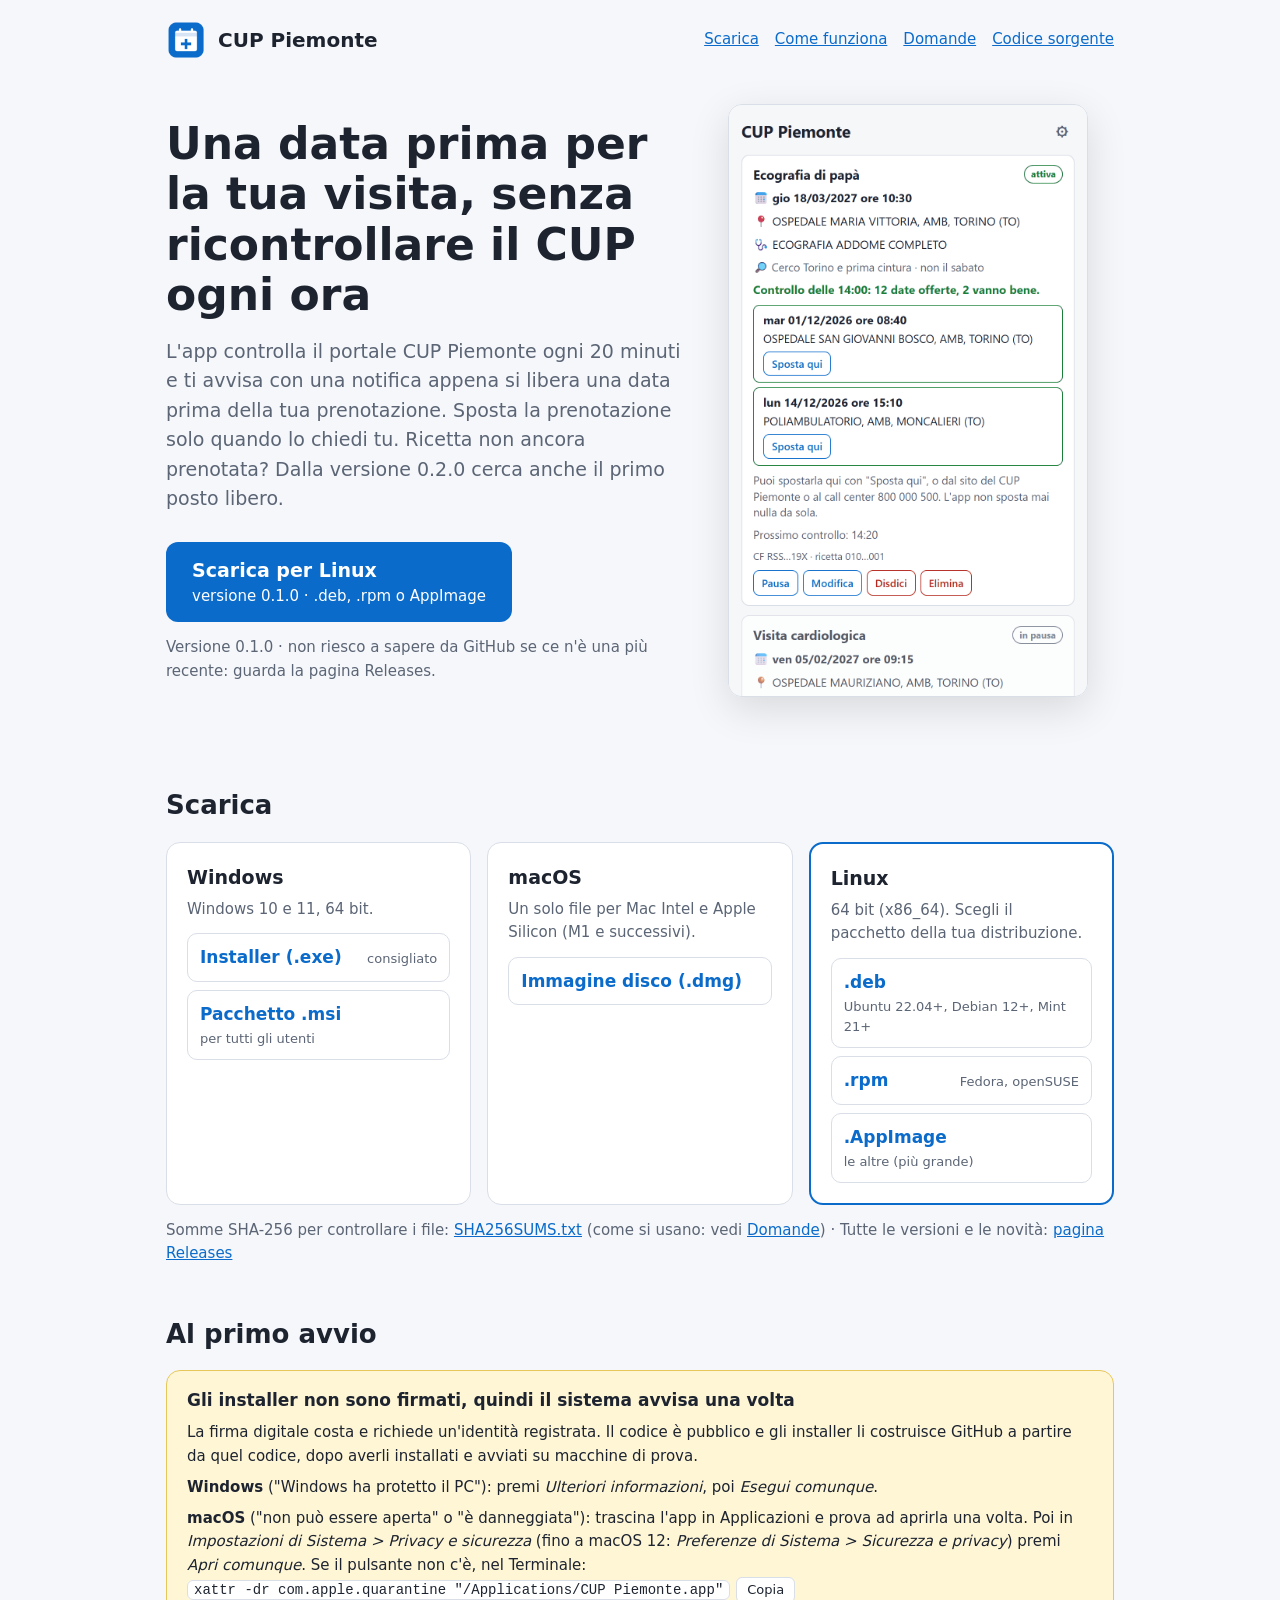
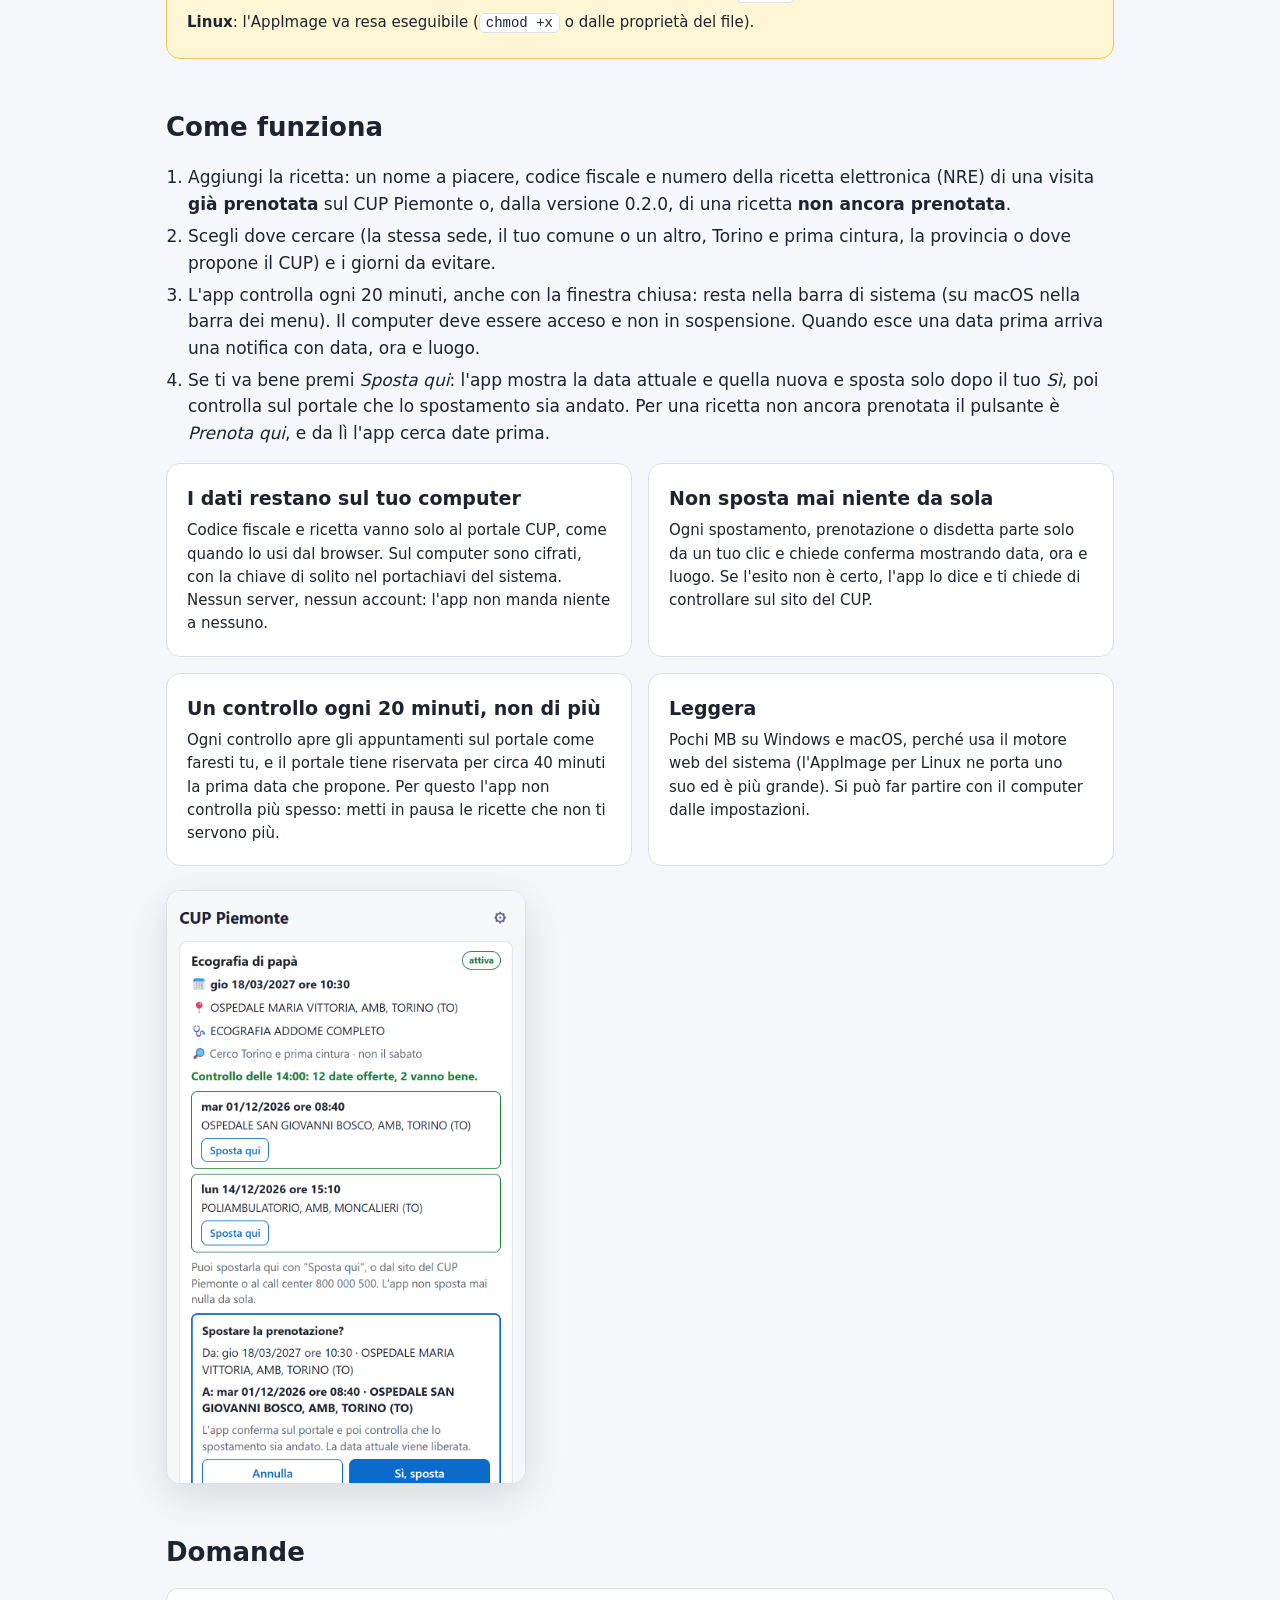
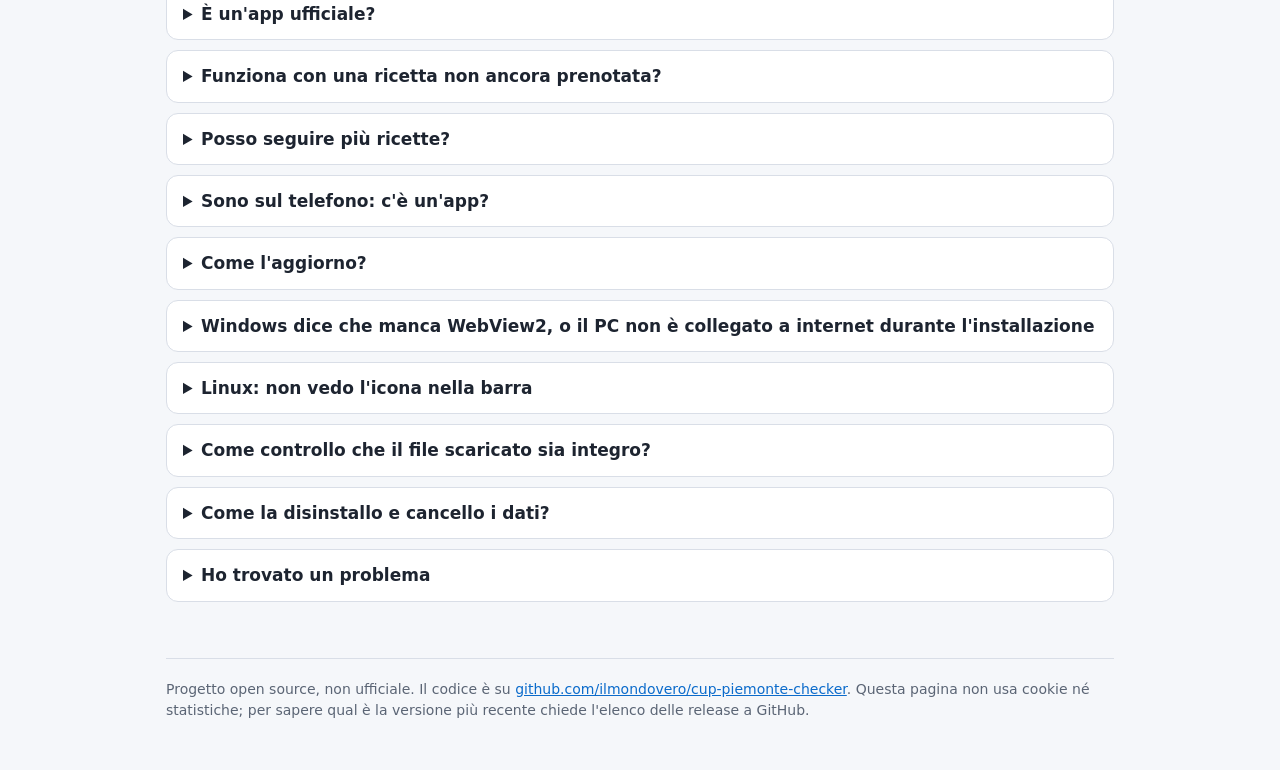
==== docs/index.html @ 21a5f137 "App 0.2.0: ricette mai prenotate, cerca il primo posto e prenota col "Sì" Se il portale non trova pr" ====
<!doctype html>
<html lang="it">
<head>
<meta charset="utf-8">
<meta name="viewport" content="width=device-width, initial-scale=1">
<meta name="color-scheme" content="light dark">
<title>CUP Piemonte: scarica l'app</title>
<meta name="description" content="App gratuita per Windows, macOS e Linux: controlla il CUP Piemonte ogni 20 minuti e ti avvisa quando si libera una data prima della tua prenotazione.">
<meta property="og:title" content="CUP Piemonte: l'app che cerca una data prima">
<meta property="og:description" content="Controlla il CUP Piemonte al posto tuo e ti avvisa quando si libera una data prima. Gratuita, open source, i dati restano sul tuo computer.">
<meta property="og:image" content="https://ilmondovero.github.io/cup-piemonte-checker/img/anteprima.png">
<meta property="og:image:width" content="1280">
<meta property="og:image:height" content="640">
<meta property="og:url" content="https://ilmondovero.github.io/cup-piemonte-checker/">
<meta property="og:type" content="website">
<meta property="og:locale" content="it_IT">
<meta name="twitter:card" content="summary_large_image">
<link rel="icon" href="img/icona.png">
<style>
:root {
  --sfondo: #f5f7fa; --carta: #ffffff; --testo: #1d2430; --tenue: #5b6575; --bordo: #d9dee7;
  --link: #0b6bcb; --pulsante: #0b6bcb; --pulsante-su: #0956a3; --giallo: #fff6d6; --giallo-bordo: #e7c75a;
}
@media (prefers-color-scheme: dark) {
  :root {
    --sfondo: #12161c; --carta: #1b2129; --testo: #e6e9ee; --tenue: #a9b3c1; --bordo: #2f3946;
    --link: #6aaef0; --pulsante: #1d64b0; --pulsante-su: #17548f; --giallo: #2d2814; --giallo-bordo: #7a6420;
  }
}
* { box-sizing: border-box; }
body { margin: 0; background: var(--sfondo); color: var(--testo);
  font: 17px/1.55 system-ui, -apple-system, "Segoe UI", Roboto, Ubuntu, sans-serif; }
a { color: var(--link); }
main { max-width: 980px; margin: 0 auto; padding: 0 16px 48px; }
header.testa { display: flex; align-items: center; gap: 12px; padding: 20px 0; }
header.testa img { width: 40px; height: 40px; }
header.testa b { font-size: 20px; }
header.testa nav { margin-left: auto; display: flex; gap: 16px; font-size: 15px; }
.eroe { display: grid; grid-template-columns: minmax(0, 1.15fr) minmax(0, .85fr); gap: 40px; align-items: center; padding: 24px 0 40px; }
h1 { font-size: clamp(28px, 5vw, 44px); line-height: 1.15; margin: 0 0 16px; }
.sotto { font-size: 19px; color: var(--tenue); margin: 0 0 28px; }
.scarica { display: inline-flex; flex-direction: column; align-items: flex-start; background: var(--pulsante); color: #fff;
  text-decoration: none; padding: 14px 26px; border-radius: 12px; font-weight: 700; font-size: 19px; }
.scarica:hover, .scarica:focus-visible { background: var(--pulsante-su); }
.scarica small { font-weight: 400; font-size: 15px; }
.dopo { margin: 14px 0 0; font-size: 15px; color: var(--tenue); }
.nota { margin: 14px 0 0; font-size: 15px; padding: 10px 14px; border-radius: 10px; background: var(--giallo);
  border: 1px solid var(--giallo-bordo); }
.nota[hidden] { display: none; }
.schermo { display: block; width: 100%; max-width: 360px; height: auto; justify-self: center; border-radius: 14px;
  border: 1px solid var(--bordo); box-shadow: 0 12px 40px rgba(0,0,0,.12); }
h2 { font-size: 26px; margin: 48px 0 16px; }
h3 { margin: 0 0 6px; font-size: 19px; }
.griglia { display: grid; grid-template-columns: repeat(3, minmax(0, 1fr)); gap: 16px; }
.carta { background: var(--carta); border: 1px solid var(--bordo); border-radius: 14px; padding: 20px; }
.carta p { margin: 0 0 12px; color: var(--tenue); font-size: 15px; }
.carta.tuo { border: 2px solid var(--pulsante); }
.file { display: flex; flex-wrap: wrap; justify-content: space-between; gap: 2px 8px; align-items: baseline; padding: 10px 12px;
  border: 1px solid var(--bordo); border-radius: 10px; text-decoration: none; color: var(--testo); margin-top: 8px; }
.file:hover, .file:focus-visible { border-color: var(--link); }
.file b { color: var(--link); }
.file span { color: var(--tenue); font-size: 13px; }
.file.assente { opacity: .55; pointer-events: none; }
.punti { display: grid; grid-template-columns: repeat(2, minmax(0, 1fr)); gap: 16px; }
.punti .carta p { color: var(--testo); margin: 0; }
.avviso { background: var(--giallo); border: 1px solid var(--giallo-bordo); border-radius: 14px; padding: 16px 20px; }
.avviso h3 { font-size: 17px; margin-bottom: 8px; }
.avviso p { margin: 8px 0; font-size: 15px; }
code { font: 14px ui-monospace, SFMono-Regular, Consolas, monospace; background: var(--carta); border: 1px solid var(--bordo);
  border-radius: 6px; padding: 1px 6px; overflow-wrap: anywhere; }
.copia { font: inherit; font-size: 13px; margin-left: 6px; padding: 2px 10px; border-radius: 6px; border: 1px solid var(--bordo);
  background: var(--carta); color: var(--testo); cursor: pointer; }
.passi { padding-left: 22px; } .passi li { margin: 6px 0; }
details { background: var(--carta); border: 1px solid var(--bordo); border-radius: 12px; padding: 12px 16px; margin: 10px 0; }
summary { cursor: pointer; font-weight: 600; }
details p, details ul { font-size: 15px; margin: 10px 0 0; }
details li { margin: 4px 0; }
footer { margin-top: 56px; padding-top: 20px; border-top: 1px solid var(--bordo); color: var(--tenue); font-size: 14px; }
@media (max-width: 760px) {
  .eroe, .griglia, .punti { grid-template-columns: minmax(0, 1fr); }
  .eroe { gap: 24px; padding-top: 8px; }
  header.testa nav { display: none; }
  .scarica { width: 100%; }
}
</style>
</head>
<body>
<main>
  <header class="testa">
    <img src="img/icona.png" alt="">
    <b>CUP Piemonte</b>
    <nav>
      <a href="#scarica">Scarica</a>
      <a href="#come">Come funziona</a>
      <a href="#domande">Domande</a>
      <a href="https://github.com/ilmondovero/cup-piemonte-checker">Codice sorgente</a>
    </nav>
  </header>

  <section class="eroe">
    <div>
      <h1>Una data prima per la tua visita, senza ricontrollare il CUP ogni ora</h1>
      <p class="sotto">L'app controlla il portale CUP Piemonte ogni 20 minuti e ti avvisa con una notifica appena si
        libera una data prima della tua prenotazione. Sposta la prenotazione solo quando lo chiedi tu. Ricetta non
        ancora prenotata? Dalla versione 0.2.0 cerca anche il primo posto libero.</p>
      <a class="scarica" id="principale" href="#scarica">
        <span id="principale-testo">Scarica l'app</span><small id="principale-info">Windows, macOS e Linux</small>
      </a>
      <p class="dopo" id="versione">Versione 0.1.0 (di prova) · gratuita e open source</p>
      <p class="nota" id="nota" hidden></p>
    </div>
    <picture>
      <source srcset="img/app-scuro.png" media="(prefers-color-scheme: dark)">
      <img class="schermo" src="img/app.png" width="460" height="760"
        alt="L'app con una prenotazione e due date prima trovate dal controllo, ognuna con il pulsante Sposta qui">
    </picture>
  </section>

  <section id="scarica">
    <h2>Scarica</h2>
    <div class="griglia">
      <div class="carta" data-os="windows">
        <h3>Windows</h3>
        <p>Windows 10 e 11, 64 bit.</p>
        <a class="file" data-file="setup" href="https://github.com/ilmondovero/cup-piemonte-checker/releases/download/app-v0.1.0/CUP-Piemonte_0.1.0_x64-setup.exe"><b>Installer (.exe)</b><span data-nota="consigliato">consigliato</span></a>
        <a class="file" data-file="msi" href="https://github.com/ilmondovero/cup-piemonte-checker/releases/download/app-v0.1.0/CUP-Piemonte_0.1.0_x64.msi"><b>Pacchetto .msi</b><span data-nota="per tutti gli utenti">per tutti gli utenti</span></a>
      </div>
      <div class="carta" data-os="macos">
        <h3>macOS</h3>
        <p>Un solo file per Mac Intel e Apple Silicon (M1 e successivi).</p>
        <a class="file" data-file="dmg" href="https://github.com/ilmondovero/cup-piemonte-checker/releases/download/app-v0.1.0/CUP-Piemonte_0.1.0_universal.dmg"><b>Immagine disco (.dmg)</b><span data-nota=""></span></a>
      </div>
      <div class="carta" data-os="linux">
        <h3>Linux</h3>
        <p>64 bit (x86_64). Scegli il pacchetto della tua distribuzione.</p>
        <a class="file" data-file="deb" href="https://github.com/ilmondovero/cup-piemonte-checker/releases/download/app-v0.1.0/CUP-Piemonte_0.1.0_amd64.deb"><b>.deb</b><span data-nota="Ubuntu 22.04+, Debian 12+, Mint 21+">Ubuntu 22.04+, Debian 12+, Mint 21+</span></a>
        <a class="file" data-file="rpm" href="https://github.com/ilmondovero/cup-piemonte-checker/releases/download/app-v0.1.0/CUP-Piemonte-0.1.0-1.x86_64.rpm"><b>.rpm</b><span data-nota="Fedora, openSUSE">Fedora, openSUSE</span></a>
        <a class="file" data-file="appimage" href="https://github.com/ilmondovero/cup-piemonte-checker/releases/download/app-v0.1.0/CUP-Piemonte_0.1.0_amd64.AppImage"><b>.AppImage</b><span data-nota="le altre (più grande)">le altre (più grande)</span></a>
      </div>
    </div>
    <p class="dopo">Somme SHA-256 per controllare i file:
      <a data-file="somme" href="https://github.com/ilmondovero/cup-piemonte-checker/releases/download/app-v0.1.0/SHA256SUMS.txt">SHA256SUMS.txt</a>
      (come si usano: vedi <a href="#domande">Domande</a>) ·
      Tutte le versioni e le novità: <a href="https://github.com/ilmondovero/cup-piemonte-checker/releases">pagina Releases</a></p>
  </section>

  <section>
    <h2>Al primo avvio</h2>
    <div class="avviso">
      <h3>Gli installer non sono firmati, quindi il sistema avvisa una volta</h3>
      <p>La firma digitale costa e richiede un'identità registrata. Il codice è pubblico e gli installer li costruisce
        GitHub a partire da quel codice, dopo averli installati e avviati su macchine di prova.</p>
      <p><b>Windows</b> ("Windows ha protetto il PC"): premi <i>Ulteriori informazioni</i>, poi <i>Esegui comunque</i>.</p>
      <p><b>macOS</b> ("non può essere aperta" o "è danneggiata"): trascina l'app in Applicazioni e prova ad aprirla una
        volta. Poi in <i>Impostazioni di Sistema &gt; Privacy e sicurezza</i> (fino a macOS 12: <i>Preferenze di Sistema &gt;
        Sicurezza e privacy</i>) premi <i>Apri comunque</i>. Se il pulsante non c'è, nel Terminale:<br>
        <code id="xattr">xattr -dr com.apple.quarantine "/Applications/CUP Piemonte.app"</code><button class="copia" type="button" data-copia="xattr">Copia</button></p>
      <p><b>Linux</b>: l'AppImage va resa eseguibile (<code>chmod +x</code> o dalle proprietà del file).</p>
    </div>
  </section>

  <section id="come">
    <h2>Come funziona</h2>
    <ol class="passi">
      <li>Aggiungi la ricetta: un nome a piacere, codice fiscale e numero della ricetta elettronica (NRE) di una visita
        <b>già prenotata</b> sul CUP Piemonte o, dalla versione 0.2.0, di una ricetta <b>non ancora prenotata</b>.</li>
      <li>Scegli dove cercare (la stessa sede, il tuo comune o un altro, Torino e prima cintura, la provincia o dove
        propone il CUP) e i giorni da evitare.</li>
      <li>L'app controlla ogni 20 minuti, anche con la finestra chiusa: resta nella barra di sistema (su macOS nella
        barra dei menu). Il computer deve essere acceso e non in sospensione. Quando esce una data prima arriva una
        notifica con data, ora e luogo.</li>
      <li>Se ti va bene premi <i>Sposta qui</i>: l'app mostra la data attuale e quella nuova e sposta solo dopo il tuo
        <i>Sì</i>, poi controlla sul portale che lo spostamento sia andato. Per una ricetta non ancora prenotata il
        pulsante è <i>Prenota qui</i>, e da lì l'app cerca date prima.</li>
    </ol>
    <div class="punti">
      <div class="carta"><h3>I dati restano sul tuo computer</h3>
        <p>Codice fiscale e ricetta vanno solo al portale CUP, come quando lo usi dal browser. Sul computer sono
          cifrati, con la chiave di solito nel portachiavi del sistema. Nessun server, nessun account: l'app non manda
          niente a nessuno.</p></div>
      <div class="carta"><h3>Non sposta mai niente da sola</h3>
        <p>Ogni spostamento, prenotazione o disdetta parte solo da un tuo clic e chiede conferma mostrando data, ora e
          luogo.
          Se l'esito non è certo, l'app lo dice e ti chiede di controllare sul sito del CUP.</p></div>
      <div class="carta"><h3>Un controllo ogni 20 minuti, non di più</h3>
        <p>Ogni controllo apre gli appuntamenti sul portale come faresti tu, e il portale tiene riservata per circa 40 minuti
          la prima data che propone. Per questo l'app non controlla più spesso: metti in pausa le ricette che non ti
          servono più.</p></div>
      <div class="carta"><h3>Leggera</h3>
        <p>Pochi MB su Windows e macOS, perché usa il motore web del sistema (l'AppImage per Linux ne porta uno suo ed è
          più grande). Si può far partire con il computer dalle impostazioni.</p></div>
    </div>
    <picture>
      <img class="schermo" src="img/app-conferma.png" width="460" height="760" style="margin-top:24px"
        alt="La conferma prima di spostare: data attuale, data nuova e i pulsanti Annulla e Sì, sposta">
    </picture>
  </section>

  <section id="domande">
    <h2>Domande</h2>
    <details>
      <summary>È un'app ufficiale?</summary>
      <p>No. È un progetto indipendente e gratuito, non collegato alla Regione Piemonte né al CSI Piemonte. Usa il
        portale pubblico <a href="https://cup.isan.csi.it/">cup.isan.csi.it</a> come lo useresti tu.</p>
    </details>
    <details>
      <summary>Funziona con una ricetta non ancora prenotata?</summary>
      <p>Sì, dalla versione 0.2.0: l'app cerca il primo posto libero nella zona che scegli e ti avvisa. Prenota solo se
        premi <i>Prenota qui</i> e confermi, poi continua a cercare date prima. È una funzione nuova: se il portale
        mostra qualcosa di inatteso l'app si ferma senza prenotare e lo scrive. Con la versione 0.1.0 prenota prima la
        visita sul CUP, anche lontana, poi aggiungi la ricetta all'app.</p>
    </details>
    <details>
      <summary>Posso seguire più ricette?</summary>
      <p>Sì, anche di familiari, ognuna con la sua zona e i suoi giorni.</p>
    </details>
    <details>
      <summary>Sono sul telefono: c'è un'app?</summary>
      <p>No, l'app è per il computer (Windows, macOS, Linux). Apri questa pagina dal PC. Nel repository c'è anche un
        bot Telegram, ma va installato su un server proprio: è pensato per chi è pratico.</p>
    </details>
    <details>
      <summary>Come l'aggiorno?</summary>
      <p>Scarichi la versione nuova da questa pagina e la installi sopra la vecchia: le ricette restano.</p>
    </details>
    <details>
      <summary>Windows dice che manca WebView2, o il PC non è collegato a internet durante l'installazione</summary>
      <p>L'installer scarica da solo WebView2 (il motore web di Microsoft, già presente in Windows 11 e nei Windows 10
        aggiornati). Se non ci riesce, installa il "programma di installazione autonomo Evergreen" dalla
        <a href="https://developer.microsoft.com/microsoft-edge/webview2/">pagina di WebView2</a>, poi riprova.</p>
    </details>
    <details>
      <summary>Linux: non vedo l'icona nella barra</summary>
      <p>Su GNOME (Ubuntu la mostra già, Fedora e Debian no) serve l'estensione "AppIndicator and KStatusNotifierItem
        Support". Senza, la finestra si riapre lanciando di nuovo l'app; per chiuderla del tutto:
        <code>pkill -x cup-piemonte</code>.</p>
    </details>
    <details>
      <summary>Come controllo che il file scaricato sia integro?</summary>
      <p>Confronta la sua somma SHA-256 con quella in <a href="https://github.com/ilmondovero/cup-piemonte-checker/releases/download/app-v0.1.0/SHA256SUMS.txt" data-file="somme">SHA256SUMS.txt</a>:</p>
      <ul>
        <li>Windows (PowerShell): <code>Get-FileHash .\nome-del-file -Algorithm SHA256</code></li>
        <li>macOS: <code>shasum -a 256 -c SHA256SUMS.txt --ignore-missing</code></li>
        <li>Linux: <code>sha256sum -c SHA256SUMS.txt --ignore-missing</code></li>
      </ul>
    </details>
    <details>
      <summary>Come la disinstallo e cancello i dati?</summary>
      <p>Prima, nell'app, elimina le ricette e spegni l'avvio con il computer. Poi disinstalla come le altre app
        (Windows: <i>Impostazioni &gt; App</i>; macOS: sposta l'app nel Cestino; Linux: dal gestore pacchetti o
        cancellando l'AppImage). Le ricette cifrate e il registro restano in queste cartelle, da cancellare a mano:</p>
      <ul>
        <li>Windows: <code>%APPDATA%\io.github.ilmondovero.cup</code> e <code>%LOCALAPPDATA%\io.github.ilmondovero.cup</code></li>
        <li>macOS: <code>~/Library/Application Support/io.github.ilmondovero.cup</code> e <code>~/Library/Logs/io.github.ilmondovero.cup</code></li>
        <li>Linux: <code>~/.local/share/io.github.ilmondovero.cup</code></li>
      </ul>
      <p>La chiave di cifratura sta nel portachiavi del sistema (Gestione credenziali di Windows, Accesso Portachiavi
        su macOS, Secret Service su Linux) alla voce <code>cup-piemonte</code>, utente <code>chiave-archivio</code>.</p>
    </details>
    <details>
      <summary>Ho trovato un problema</summary>
      <p>Segnalalo nelle <a href="https://github.com/ilmondovero/cup-piemonte-checker/issues/new/choose">Issues</a> del
        progetto. La pagina è pubblica: non scrivere mai codice fiscale, numero della ricetta o dati della visita.</p>
    </details>
  </section>

  <footer>
    Progetto open source, non ufficiale. Il codice è su
    <a href="https://github.com/ilmondovero/cup-piemonte-checker">github.com/ilmondovero/cup-piemonte-checker</a>.
    Questa pagina non usa cookie né statistiche; per sapere qual è la versione più recente chiede l'elenco delle release a GitHub.
  </footer>
</main>

<script>
(function () {
  "use strict";
  var REPO = "ilmondovero/cup-piemonte-checker";
  var DOWNLOAD = "https://github.com/" + REPO + "/releases/download/";
  // la versione dei link scritti qui sopra: restano quelli se GitHub non risponde
  var RISERVA = "0.1.0";
  var TIPI = { setup: /-setup\.exe$/, msi: /\.msi$/, dmg: /\.dmg$/, deb: /\.deb$/, rpm: /\.rpm$/,
    appimage: /\.AppImage$/, somme: /^SHA256SUMS\.txt$/ };
  var ua = navigator.userAgent || "";

  function sistema() {
    if (/Android|iPhone|iPad|iPod/i.test(ua) || (/Macintosh/.test(ua) && (navigator.maxTouchPoints > 1 || "ontouchend" in document))) return "mobile";
    if (/Windows/i.test(ua)) return "windows";
    if (/Mac OS X|Macintosh/i.test(ua)) return "macos";
    if (/CrOS/.test(ua)) return "chromeos";
    if (/Linux|X11/i.test(ua)) return /aarch64|arm/i.test(ua) ? "linux-arm" : "linux";
    return null;
  }
  var os = sistema();

  function mb(byte) { return byte ? (byte / 1e6).toFixed(1).replace(".", ",") + " MB" : ""; }

  function nota(testo) {
    var n = document.getElementById("nota");
    n.textContent = testo;
    n.hidden = false;
  }

  function evidenzia(nome) {
    var carta = document.querySelector('.carta[data-os="' + nome + '"]');
    if (carta) carta.classList.add("tuo");
  }

  // il pulsante grande: il file giusto quando c'e' una scelta sola, altrimenti l'elenco
  function pulsante(file, v) {
    var a = document.getElementById("principale");
    var testo = document.getElementById("principale-testo"), info = document.getElementById("principale-info");
    var diretto = { windows: ["setup", "Scarica per Windows"], macos: ["dmg", "Scarica per macOS"] }[os];
    if (diretto && file[diretto[0]]) {
      a.href = file[diretto[0]].url;
      testo.textContent = diretto[1];
      info.textContent = "versione " + v + (file[diretto[0]].size ? " · " + mb(file[diretto[0]].size) : "");
      evidenzia(os);
    } else if (os === "linux") {
      a.href = "#scarica";
      testo.textContent = "Scarica per Linux";
      info.textContent = "versione " + v + " · .deb, .rpm o AppImage";
      evidenzia("linux");
    } else if (os === "chromeos") {
      a.href = "#scarica";
      testo.textContent = "Scarica per Chromebook";
      info.textContent = "pacchetto .deb, con l'ambiente Linux";
      evidenzia("linux");
      nota("Sui Chromebook l'app gira nell'ambiente di sviluppo Linux (Impostazioni > Sviluppatori): attivalo e installa il .deb.");
    } else if (os === "linux-arm") {
      a.href = "#scarica";
      info.textContent = "versione " + v;
      nota("Per Linux c'è solo la versione per processori x86_64: su ARM (per esempio Raspberry Pi) non parte.");
    } else if (os === "mobile") {
      a.href = "#scarica";
      testo.textContent = "Vedi i file per il computer";
      nota("Sei su un telefono o un tablet: l'app è per il computer. Apri questa pagina dal PC o dal Mac.");
    }
  }

  // i link scritti nella pagina (versione di riserva): stessi dati che arriverebbero da GitHub, senza dimensioni
  function riserva() {
    var file = {};
    document.querySelectorAll("a.file[data-file]").forEach(function (a) { file[a.dataset.file] = { url: a.href }; });
    return file;
  }

  function aggiorna(file, v, prova) {
    document.querySelectorAll("[data-file]").forEach(function (a) {
      var f = file[a.dataset.file], s = a.querySelector("span");
      if (!f) { // questa versione non ha quel file
        if (a.classList.contains("file")) { a.classList.add("assente"); a.removeAttribute("href"); }
        if (s) s.textContent = "non disponibile in questa versione";
        return;
      }
      a.href = f.url;
      if (s) s.textContent = [s.dataset.nota, mb(f.size)].filter(Boolean).join(" · ");
    });
    document.getElementById("versione").textContent = "Versione " + v + (prova ? " (di prova)" : "") +
      " · gratuita e open source";
    pulsante(file, v);
  }

  pulsante(riserva(), RISERVA);

  fetch("https://api.github.com/repos/" + REPO + "/releases?per_page=30", { headers: { Accept: "application/vnd.github+json" } })
    .then(function (r) { if (!r.ok) throw new Error(r.status); return r.json(); })
    .then(function (elenco) {
      // la piu' recente dell'app, anche se e' una versione di prova
      var rel = elenco.filter(function (x) { return !x.draft && /^app-v/.test(x.tag_name); })[0];
      if (!rel) throw new Error("nessuna release");
      var file = {}, base = DOWNLOAD + rel.tag_name + "/";
      rel.assets.forEach(function (a) {
        if (a.browser_download_url.indexOf(base) !== 0) return; // solo file di questo repository
        Object.keys(TIPI).forEach(function (k) {
          if (TIPI[k].test(a.name)) file[k] = { url: a.browser_download_url, size: a.size };
        });
      });
      aggiorna(file, rel.tag_name.replace(/^app-v/, ""), rel.prerelease);
    })
    .catch(function () {
      document.getElementById("versione").textContent = "Versione " + RISERVA +
        " · non riesco a sapere da GitHub se ce n'è una più recente: guarda la pagina Releases.";
    });

  document.querySelectorAll("[data-copia]").forEach(function (b) {
    b.addEventListener("click", function () {
      var t = document.getElementById(b.dataset.copia).textContent;
      if (navigator.clipboard) navigator.clipboard.writeText(t).then(function () { b.textContent = "Copiato"; });
    });
  });
})();
</script>
</body>
</html>
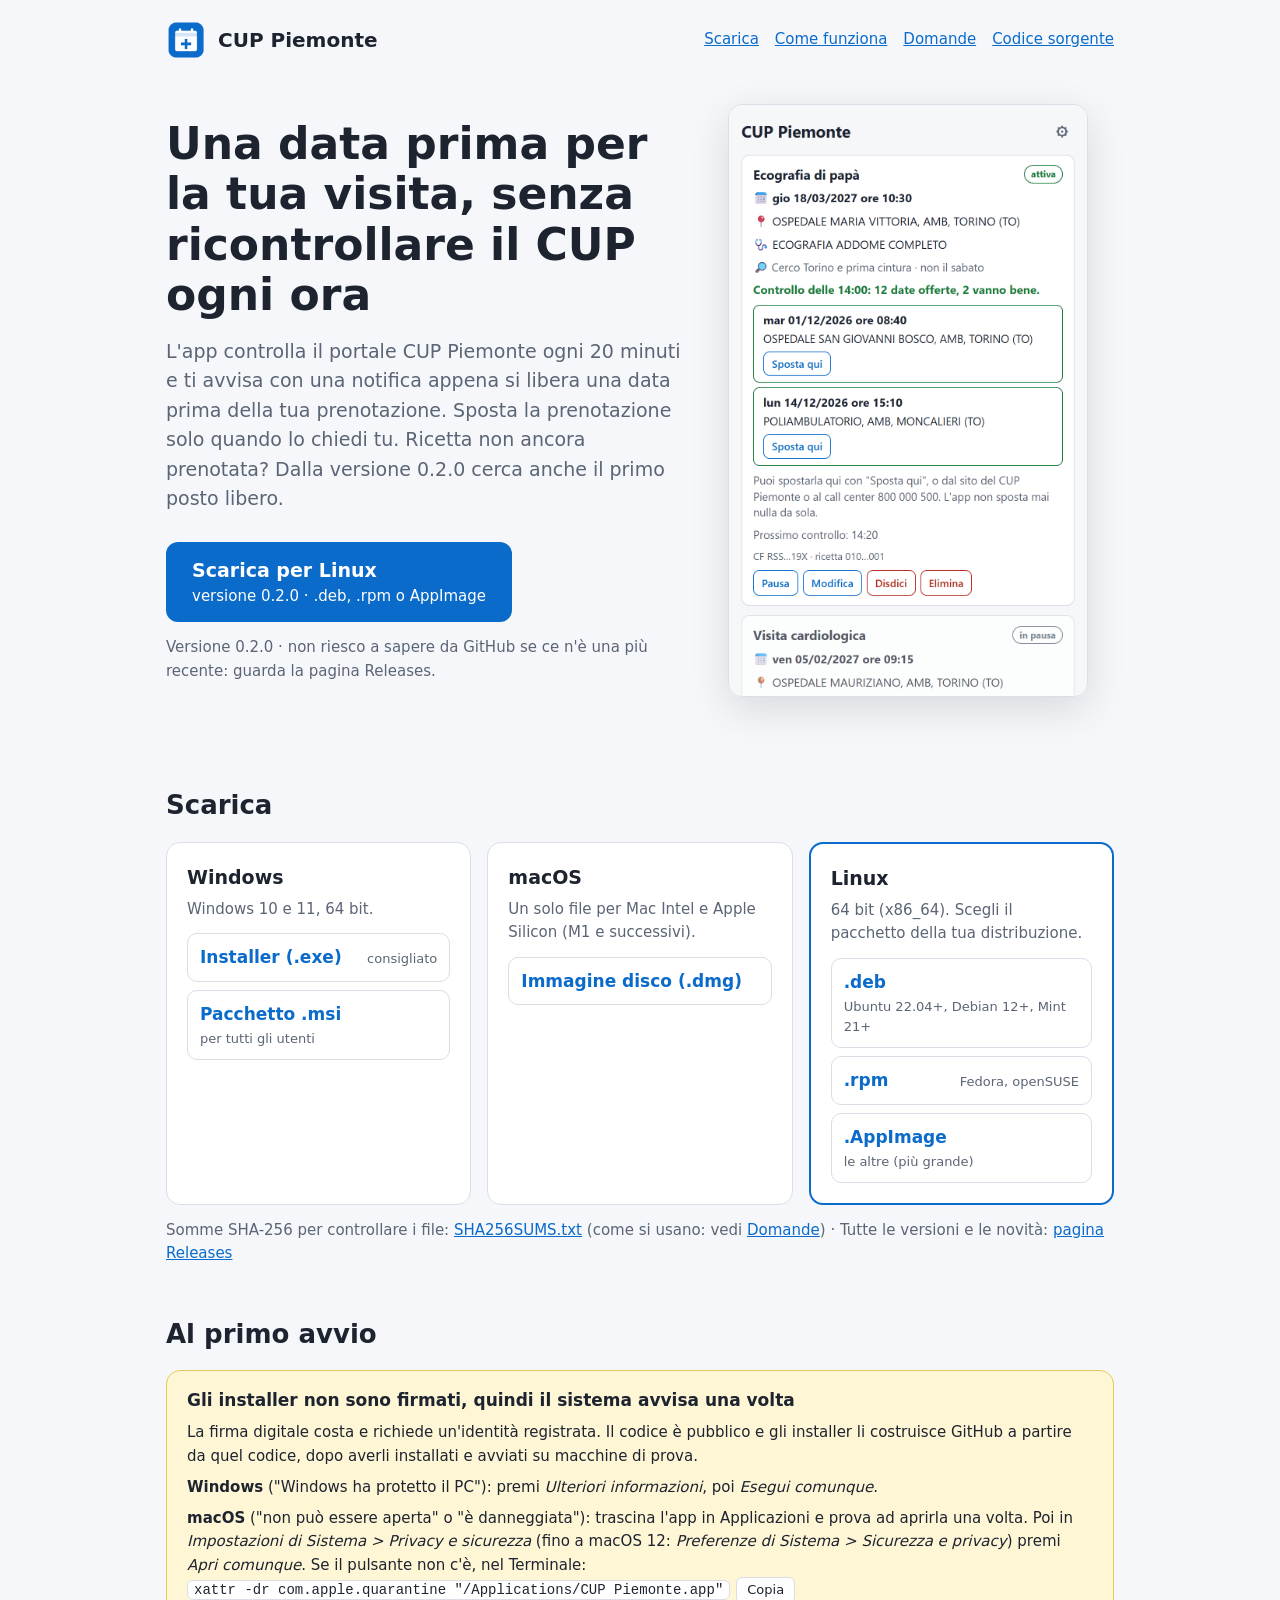
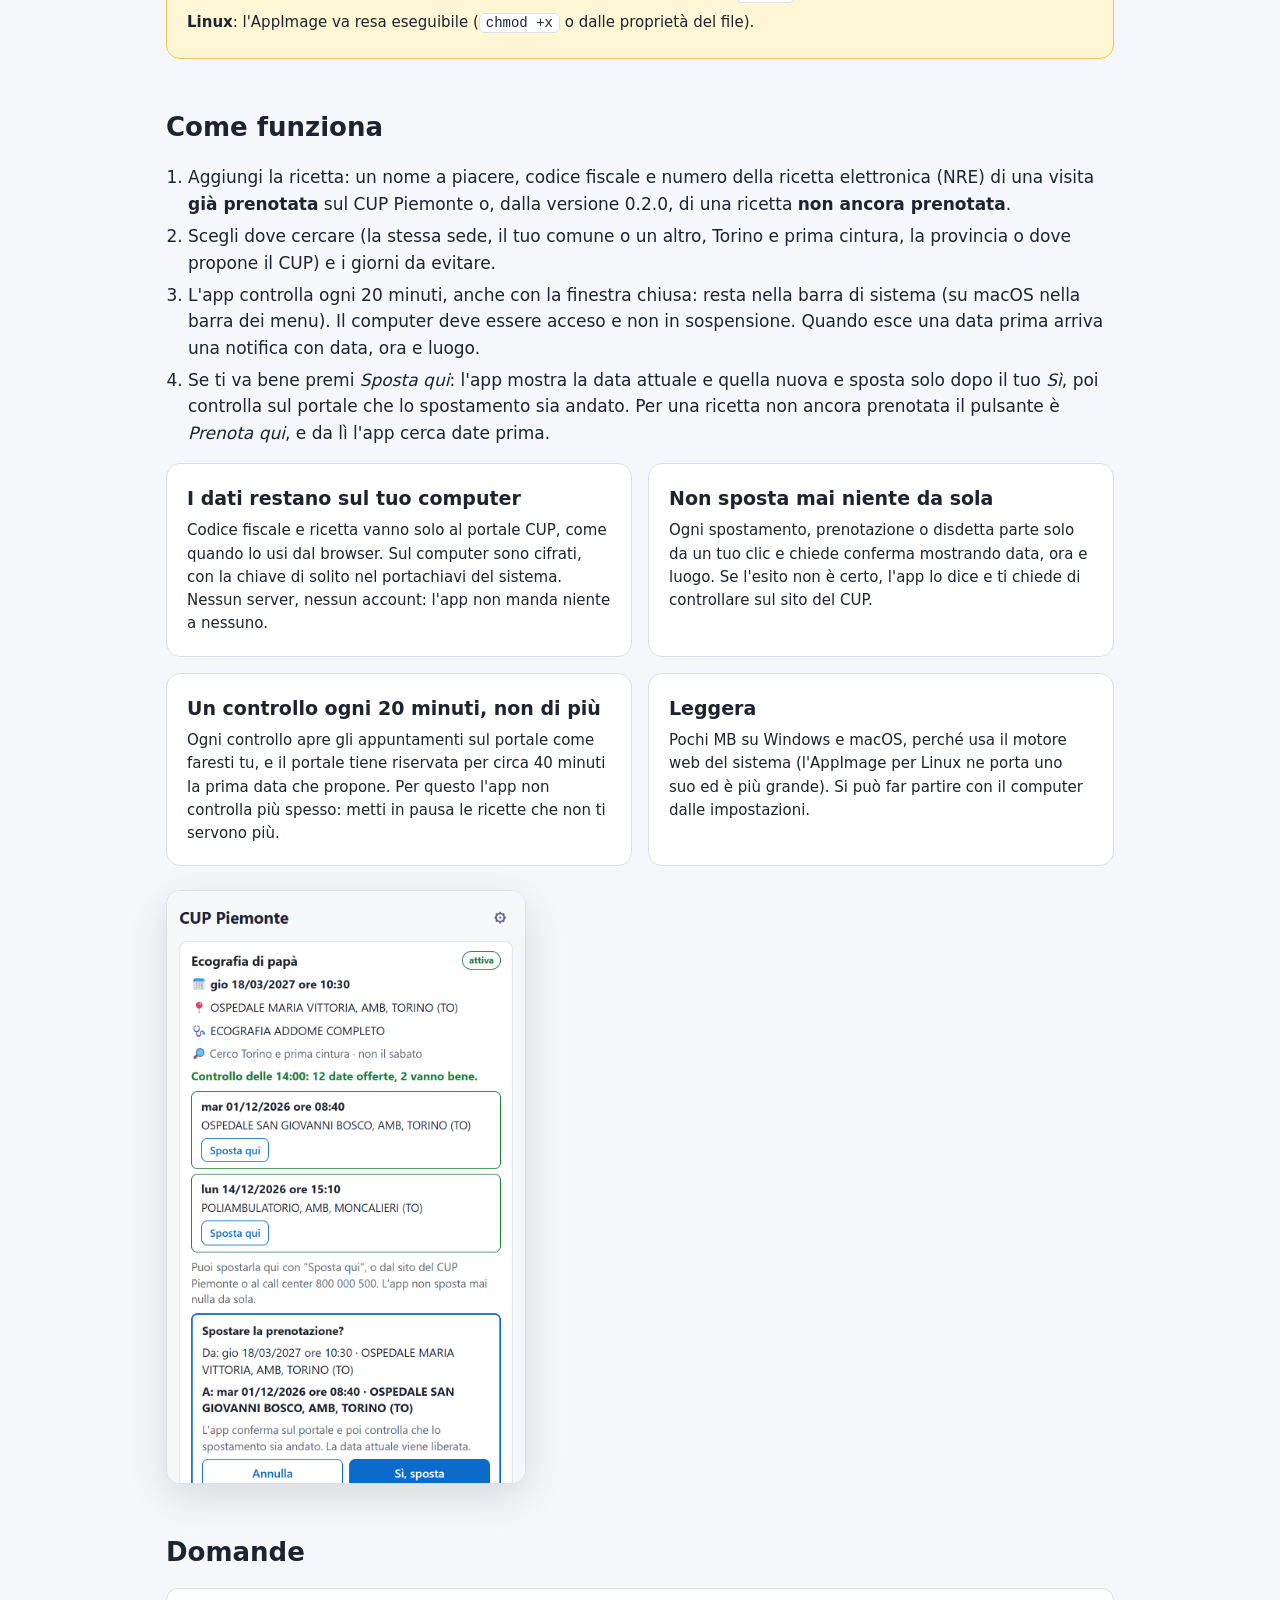
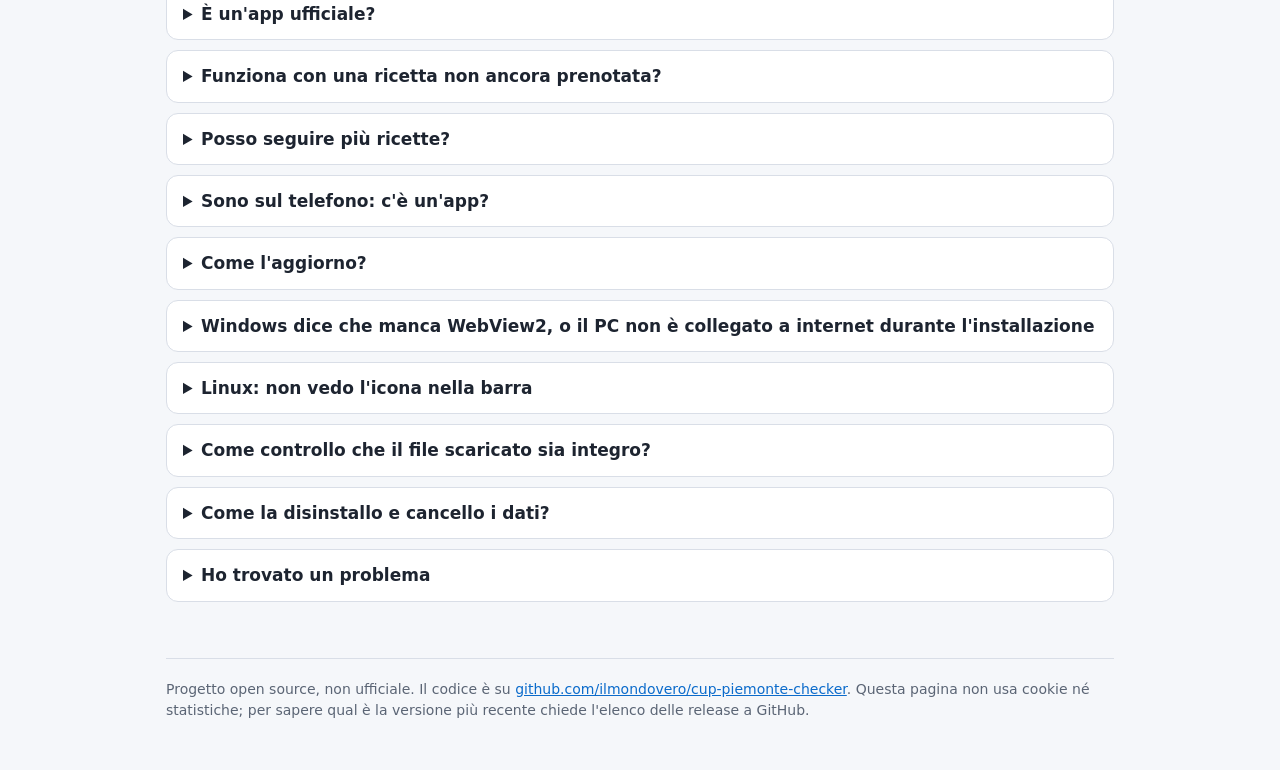
==== commit a48b0b75: "Link di download alla versione 0.2.0 Co-Authored-By: Claude Opus 5.5 <noreply@anthropic.com> Claude-" ====
--- a/docs/index.html
+++ b/docs/index.html
@@ -106,7 +106,7 @@
       <a class="scarica" id="principale" href="#scarica">
         <span id="principale-testo">Scarica l'app</span><small id="principale-info">Windows, macOS e Linux</small>
       </a>
-      <p class="dopo" id="versione">Versione 0.1.0 (di prova) · gratuita e open source</p>
+      <p class="dopo" id="versione">Versione 0.2.0 (di prova) · gratuita e open source</p>
       <p class="nota" id="nota" hidden></p>
     </div>
     <picture>
@@ -122,24 +122,24 @@
       <div class="carta" data-os="windows">
         <h3>Windows</h3>
         <p>Windows 10 e 11, 64 bit.</p>
-        <a class="file" data-file="setup" href="https://github.com/ilmondovero/cup-piemonte-checker/releases/download/app-v0.1.0/CUP-Piemonte_0.1.0_x64-setup.exe"><b>Installer (.exe)</b><span data-nota="consigliato">consigliato</span></a>
-        <a class="file" data-file="msi" href="https://github.com/ilmondovero/cup-piemonte-checker/releases/download/app-v0.1.0/CUP-Piemonte_0.1.0_x64.msi"><b>Pacchetto .msi</b><span data-nota="per tutti gli utenti">per tutti gli utenti</span></a>
+        <a class="file" data-file="setup" href="https://github.com/ilmondovero/cup-piemonte-checker/releases/download/app-v0.2.0/CUP-Piemonte_0.2.0_x64-setup.exe"><b>Installer (.exe)</b><span data-nota="consigliato">consigliato</span></a>
+        <a class="file" data-file="msi" href="https://github.com/ilmondovero/cup-piemonte-checker/releases/download/app-v0.2.0/CUP-Piemonte_0.2.0_x64.msi"><b>Pacchetto .msi</b><span data-nota="per tutti gli utenti">per tutti gli utenti</span></a>
       </div>
       <div class="carta" data-os="macos">
         <h3>macOS</h3>
         <p>Un solo file per Mac Intel e Apple Silicon (M1 e successivi).</p>
-        <a class="file" data-file="dmg" href="https://github.com/ilmondovero/cup-piemonte-checker/releases/download/app-v0.1.0/CUP-Piemonte_0.1.0_universal.dmg"><b>Immagine disco (.dmg)</b><span data-nota=""></span></a>
+        <a class="file" data-file="dmg" href="https://github.com/ilmondovero/cup-piemonte-checker/releases/download/app-v0.2.0/CUP-Piemonte_0.2.0_universal.dmg"><b>Immagine disco (.dmg)</b><span data-nota=""></span></a>
       </div>
       <div class="carta" data-os="linux">
         <h3>Linux</h3>
         <p>64 bit (x86_64). Scegli il pacchetto della tua distribuzione.</p>
-        <a class="file" data-file="deb" href="https://github.com/ilmondovero/cup-piemonte-checker/releases/download/app-v0.1.0/CUP-Piemonte_0.1.0_amd64.deb"><b>.deb</b><span data-nota="Ubuntu 22.04+, Debian 12+, Mint 21+">Ubuntu 22.04+, Debian 12+, Mint 21+</span></a>
-        <a class="file" data-file="rpm" href="https://github.com/ilmondovero/cup-piemonte-checker/releases/download/app-v0.1.0/CUP-Piemonte-0.1.0-1.x86_64.rpm"><b>.rpm</b><span data-nota="Fedora, openSUSE">Fedora, openSUSE</span></a>
-        <a class="file" data-file="appimage" href="https://github.com/ilmondovero/cup-piemonte-checker/releases/download/app-v0.1.0/CUP-Piemonte_0.1.0_amd64.AppImage"><b>.AppImage</b><span data-nota="le altre (più grande)">le altre (più grande)</span></a>
+        <a class="file" data-file="deb" href="https://github.com/ilmondovero/cup-piemonte-checker/releases/download/app-v0.2.0/CUP-Piemonte_0.2.0_amd64.deb"><b>.deb</b><span data-nota="Ubuntu 22.04+, Debian 12+, Mint 21+">Ubuntu 22.04+, Debian 12+, Mint 21+</span></a>
+        <a class="file" data-file="rpm" href="https://github.com/ilmondovero/cup-piemonte-checker/releases/download/app-v0.2.0/CUP-Piemonte-0.2.0-1.x86_64.rpm"><b>.rpm</b><span data-nota="Fedora, openSUSE">Fedora, openSUSE</span></a>
+        <a class="file" data-file="appimage" href="https://github.com/ilmondovero/cup-piemonte-checker/releases/download/app-v0.2.0/CUP-Piemonte_0.2.0_amd64.AppImage"><b>.AppImage</b><span data-nota="le altre (più grande)">le altre (più grande)</span></a>
       </div>
     </div>
     <p class="dopo">Somme SHA-256 per controllare i file:
-      <a data-file="somme" href="https://github.com/ilmondovero/cup-piemonte-checker/releases/download/app-v0.1.0/SHA256SUMS.txt">SHA256SUMS.txt</a>
+      <a data-file="somme" href="https://github.com/ilmondovero/cup-piemonte-checker/releases/download/app-v0.2.0/SHA256SUMS.txt">SHA256SUMS.txt</a>
       (come si usano: vedi <a href="#domande">Domande</a>) ·
       Tutte le versioni e le novità: <a href="https://github.com/ilmondovero/cup-piemonte-checker/releases">pagina Releases</a></p>
   </section>
@@ -237,7 +237,7 @@
     </details>
     <details>
       <summary>Come controllo che il file scaricato sia integro?</summary>
-      <p>Confronta la sua somma SHA-256 con quella in <a href="https://github.com/ilmondovero/cup-piemonte-checker/releases/download/app-v0.1.0/SHA256SUMS.txt" data-file="somme">SHA256SUMS.txt</a>:</p>
+      <p>Confronta la sua somma SHA-256 con quella in <a href="https://github.com/ilmondovero/cup-piemonte-checker/releases/download/app-v0.2.0/SHA256SUMS.txt" data-file="somme">SHA256SUMS.txt</a>:</p>
       <ul>
         <li>Windows (PowerShell): <code>Get-FileHash .\nome-del-file -Algorithm SHA256</code></li>
         <li>macOS: <code>shasum -a 256 -c SHA256SUMS.txt --ignore-missing</code></li>
@@ -277,7 +277,7 @@
   var REPO = "ilmondovero/cup-piemonte-checker";
   var DOWNLOAD = "https://github.com/" + REPO + "/releases/download/";
   // la versione dei link scritti qui sopra: restano quelli se GitHub non risponde
-  var RISERVA = "0.1.0";
+  var RISERVA = "0.2.0";
   var TIPI = { setup: /-setup\.exe$/, msi: /\.msi$/, dmg: /\.dmg$/, deb: /\.deb$/, rpm: /\.rpm$/,
     appimage: /\.AppImage$/, somme: /^SHA256SUMS\.txt$/ };
   var ua = navigator.userAgent || "";
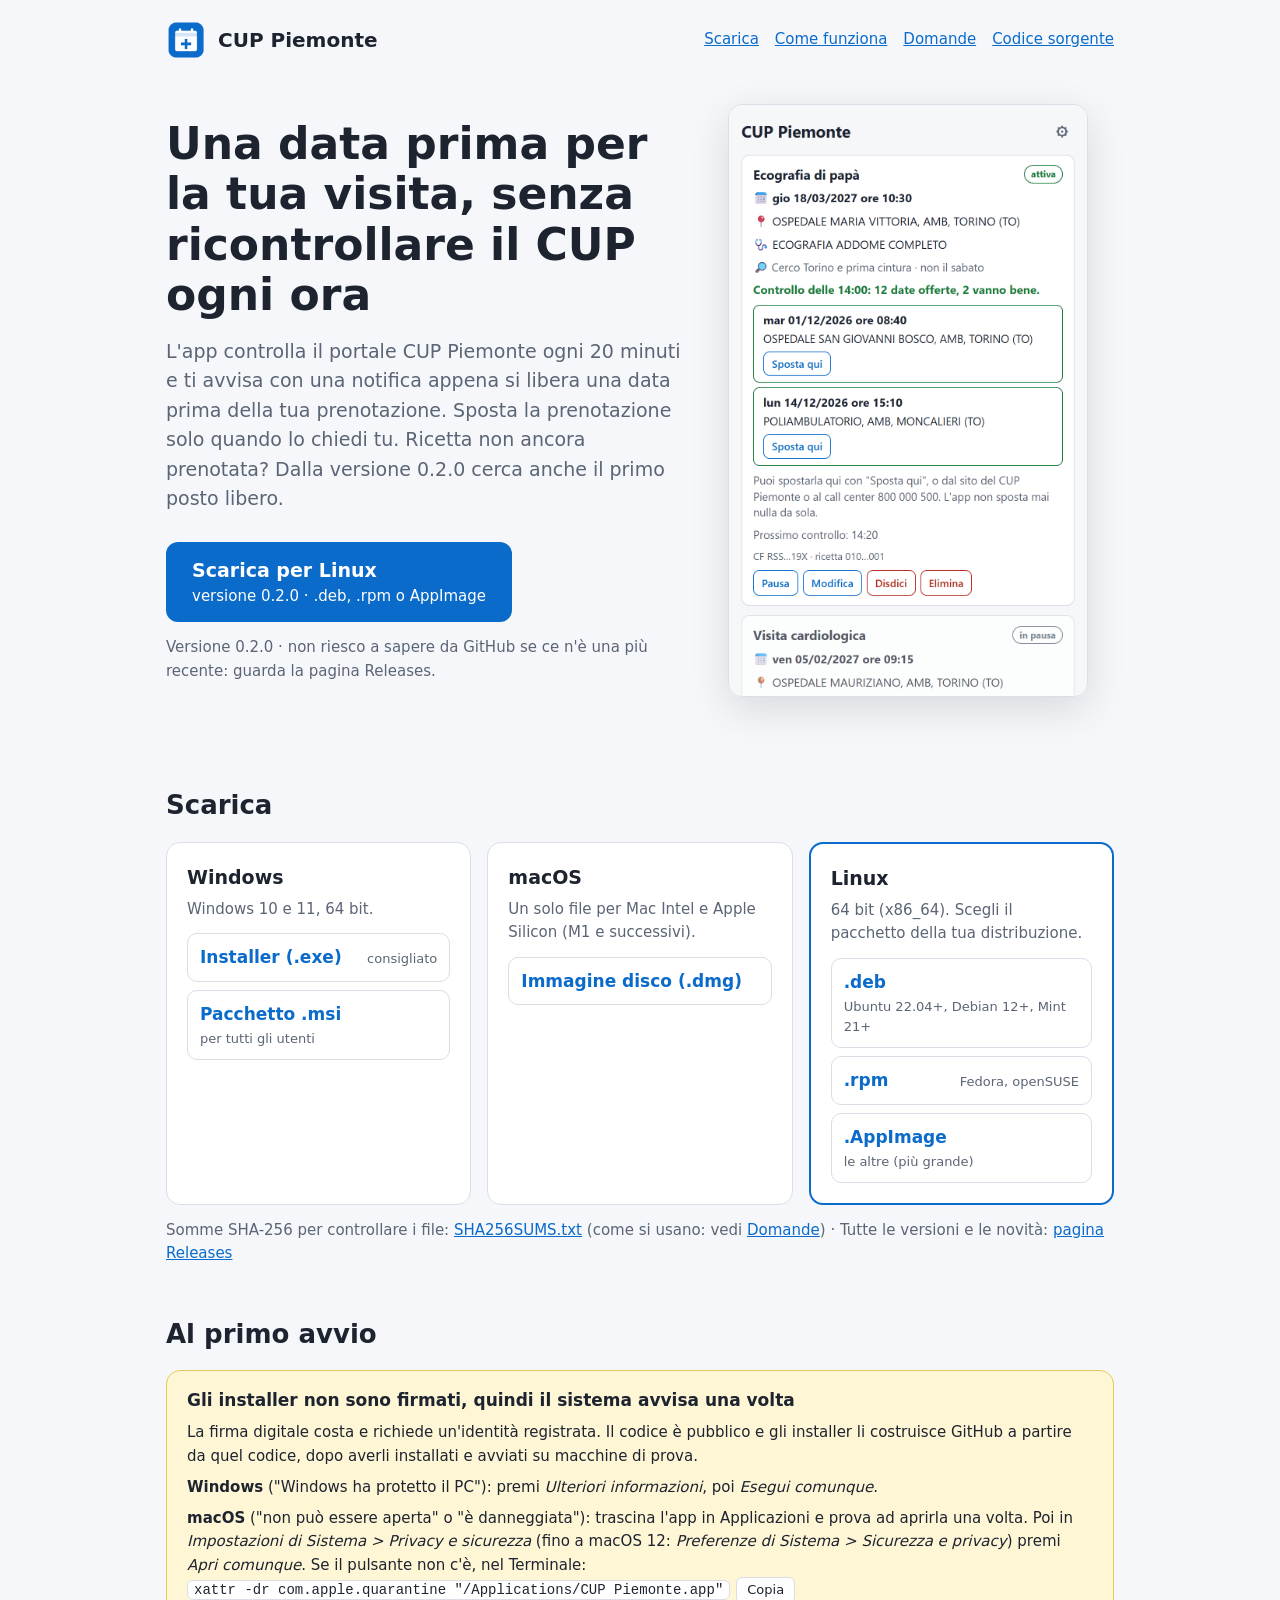
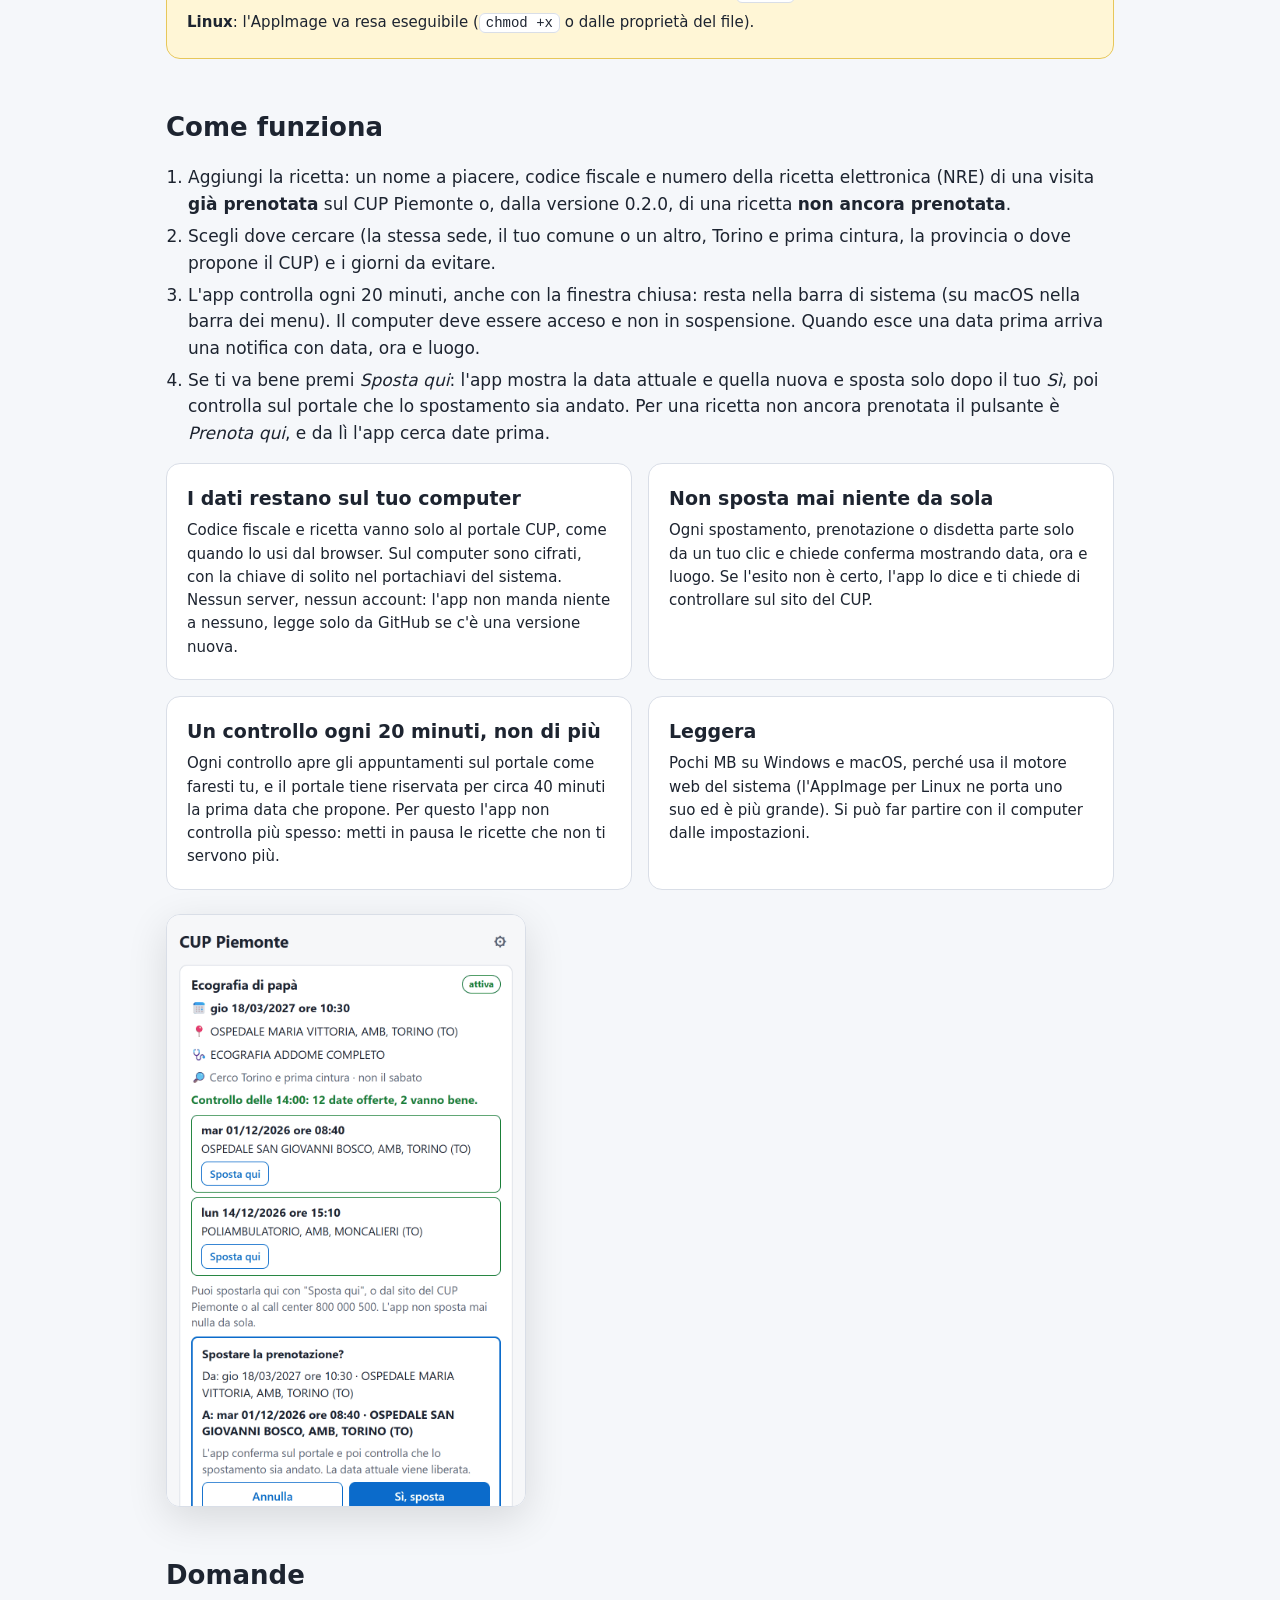
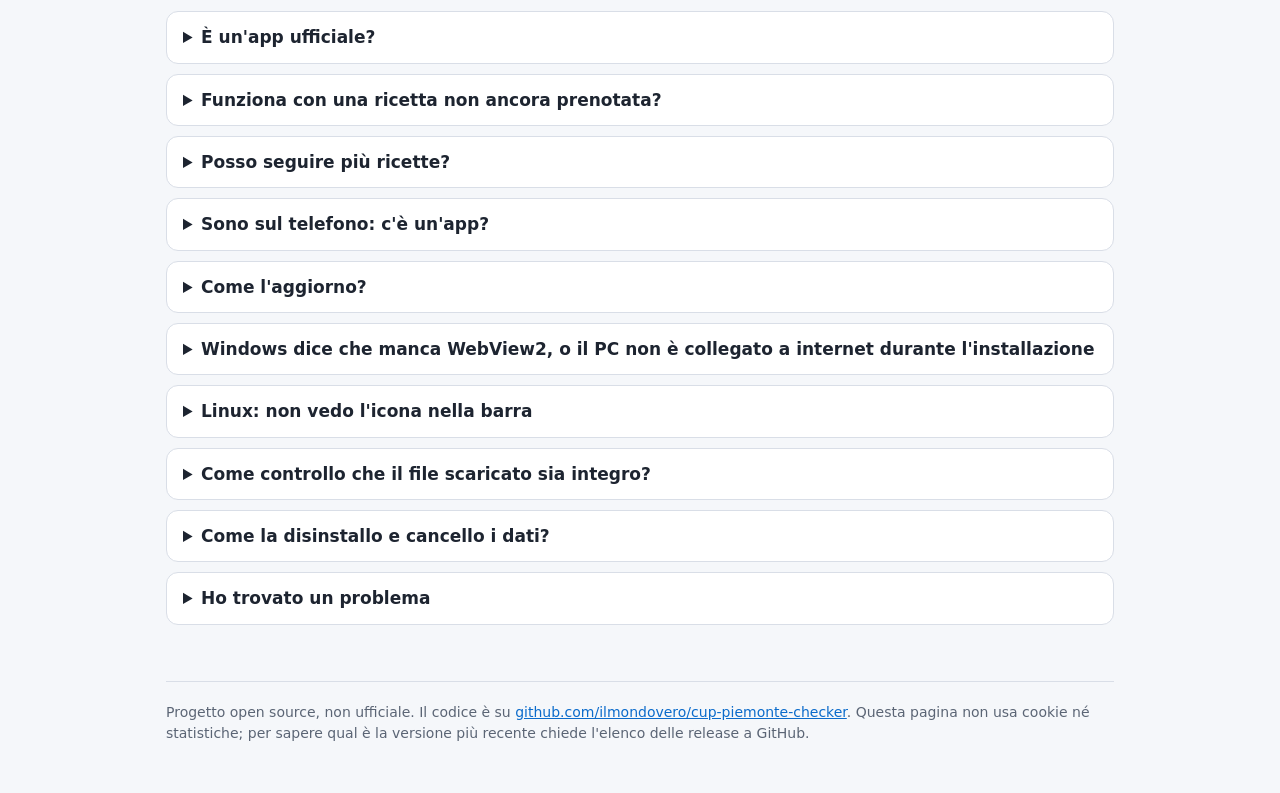
==== commit 03a16f72: "App 0.3.0: aggiornamenti automatici firmati, prudenti e verificati - L'app controlla due canali (rel" ====
--- a/docs/index.html
+++ b/docs/index.html
@@ -177,7 +177,7 @@
       <div class="carta"><h3>I dati restano sul tuo computer</h3>
         <p>Codice fiscale e ricetta vanno solo al portale CUP, come quando lo usi dal browser. Sul computer sono
           cifrati, con la chiave di solito nel portachiavi del sistema. Nessun server, nessun account: l'app non manda
-          niente a nessuno.</p></div>
+          niente a nessuno, legge solo da GitHub se c'è una versione nuova.</p></div>
       <div class="carta"><h3>Non sposta mai niente da sola</h3>
         <p>Ogni spostamento, prenotazione o disdetta parte solo da un tuo clic e chiede conferma mostrando data, ora e
           luogo.
@@ -221,7 +221,11 @@
     </details>
     <details>
       <summary>Come l'aggiorno?</summary>
-      <p>Scarichi la versione nuova da questa pagina e la installi sopra la vecchia: le ricette restano.</p>
+      <p>Dalla versione 0.3.0 si aggiorna da sola: le versioni nuove sono firmate, si installano 48 ore dopo la
+        pubblicazione e mai durante uno spostamento o una prenotazione; prima l'app copia le ricette. Per averla
+        subito: ⚙ nell'app, poi "Aggiorna". Con il .msi, il .deb e il .rpm il sistema chiede la password, quindi
+        l'app avvisa e aspetta che tocchi "Aggiorna". Chi ha una versione più vecchia installa una volta la nuova
+        da questa pagina, sopra la vecchia: le ricette restano.</p>
     </details>
     <details>
       <summary>Windows dice che manca WebView2, o il PC non è collegato a internet durante l'installazione</summary>
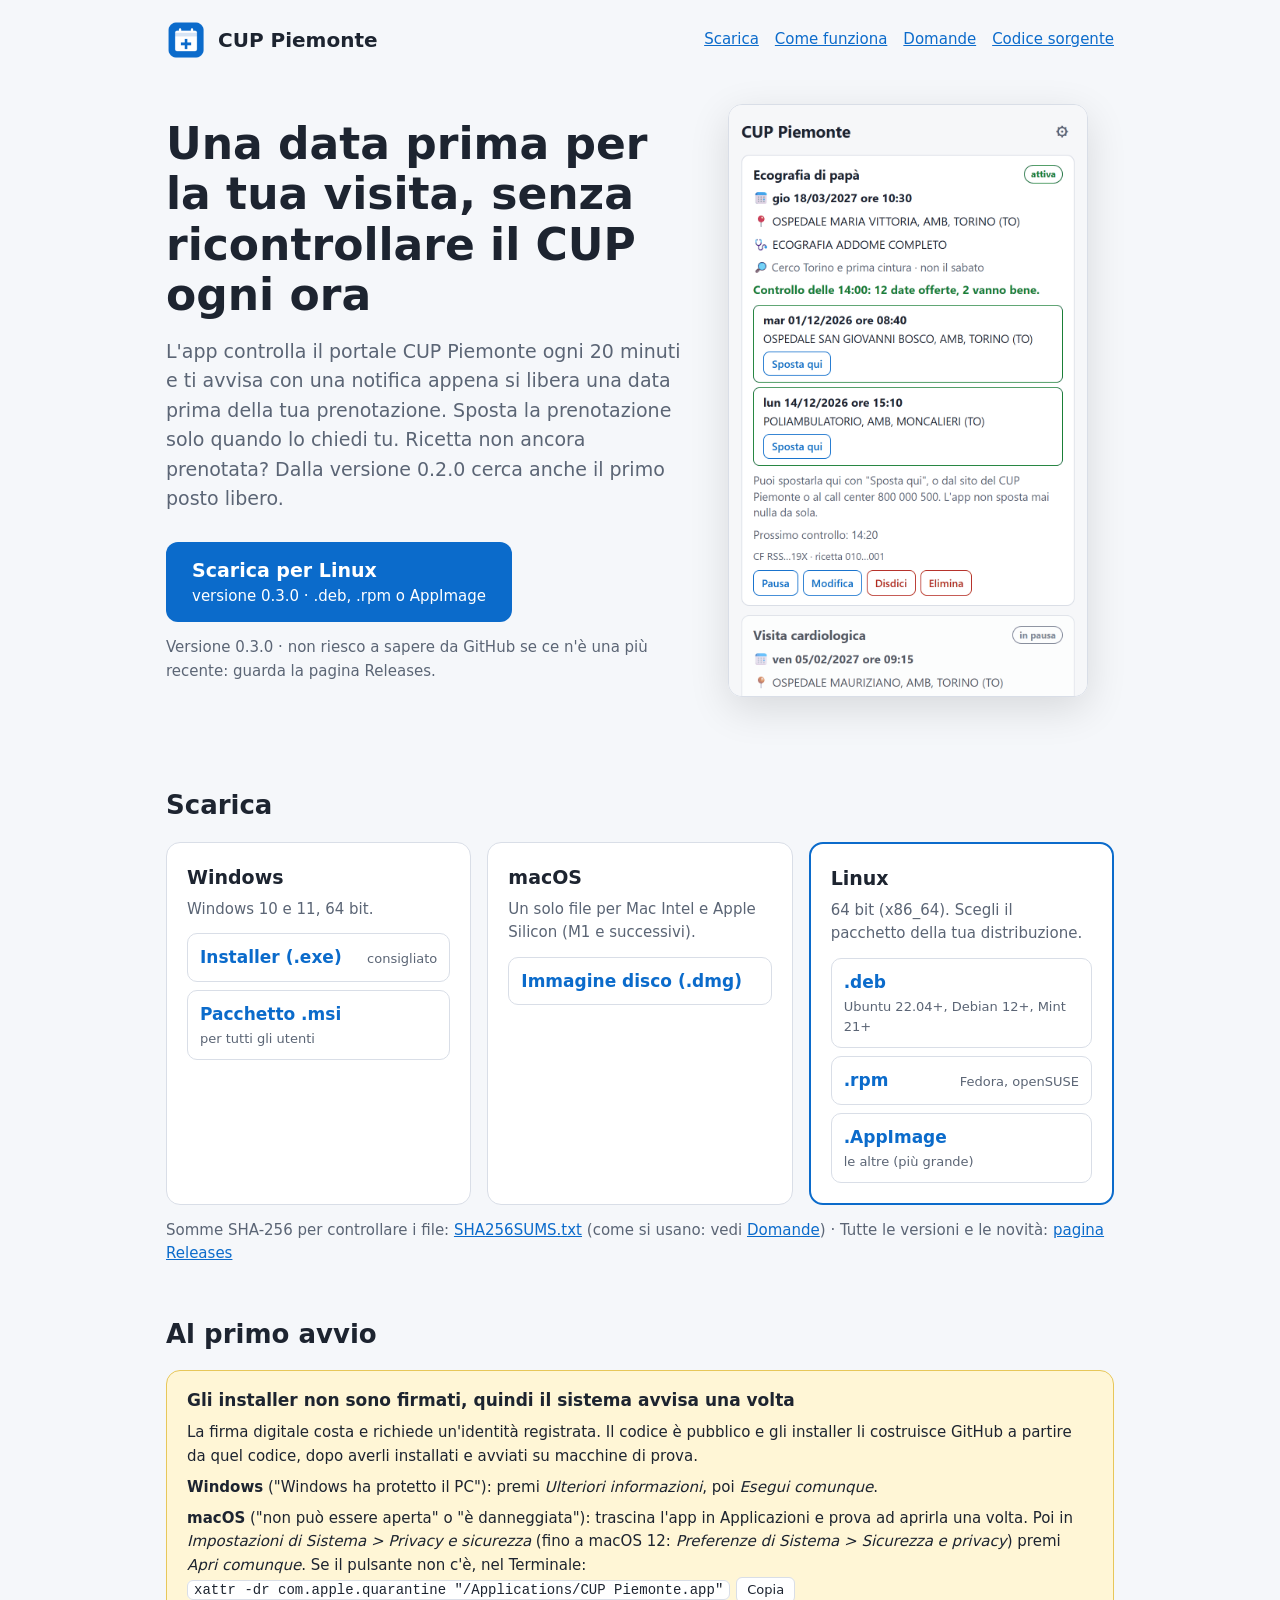
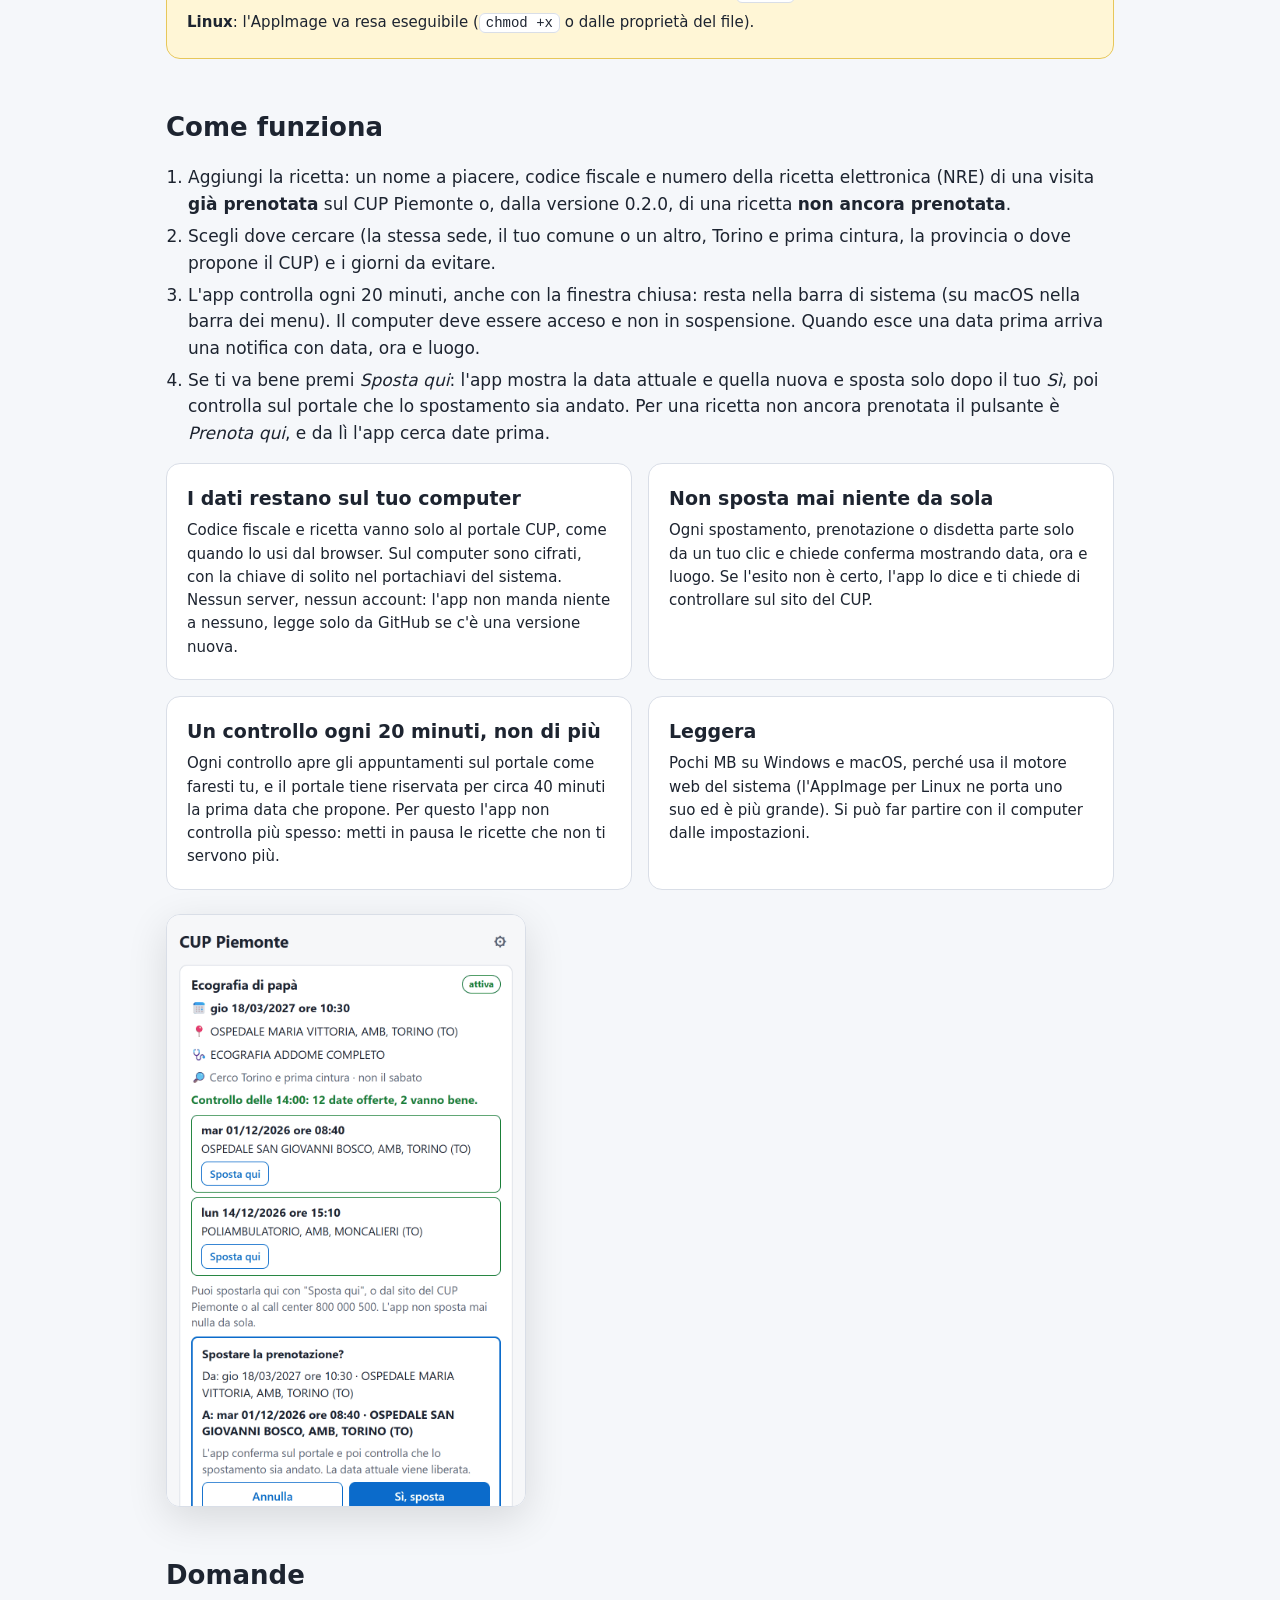
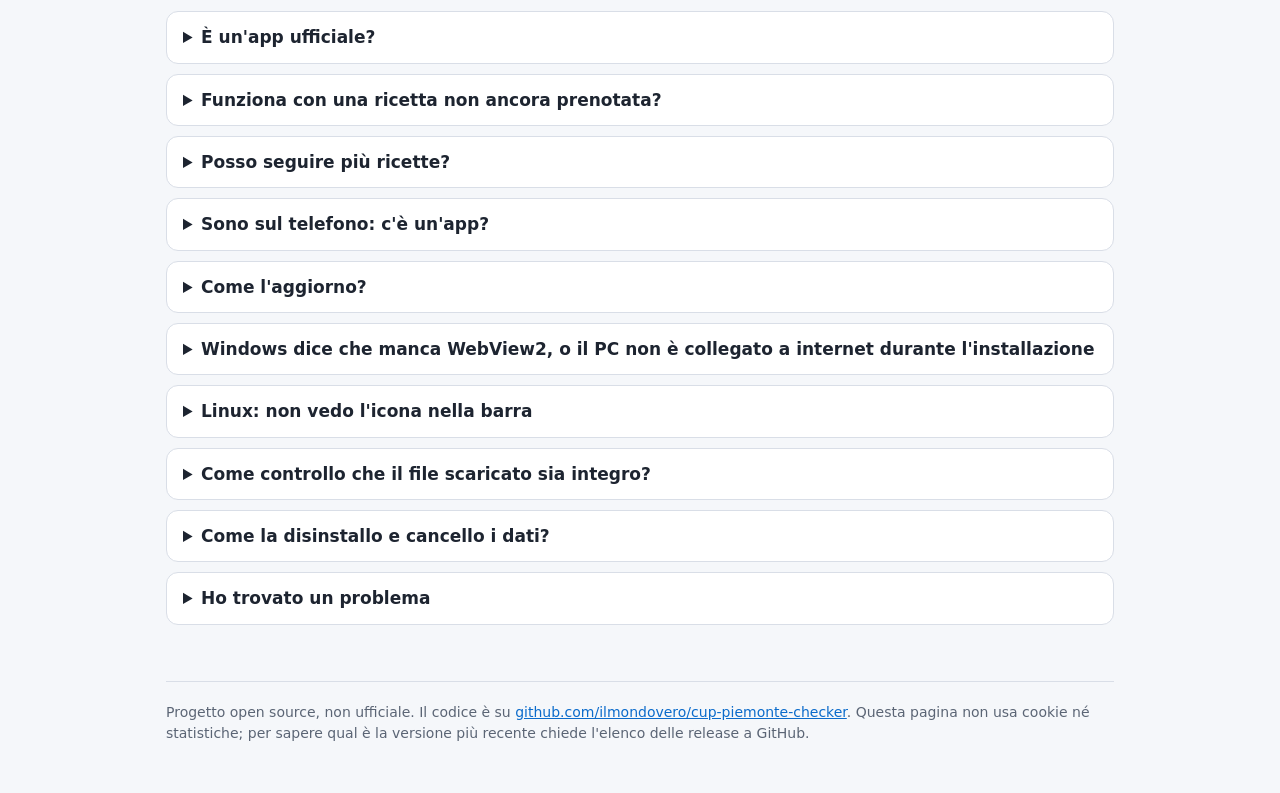
==== commit 2b0ebfca: "Link di download alla versione 0.3.0 Co-Authored-By: Claude Opus 5.5 <noreply@anthropic.com> Claude-" ====
--- a/docs/index.html
+++ b/docs/index.html
@@ -106,7 +106,7 @@
       <a class="scarica" id="principale" href="#scarica">
         <span id="principale-testo">Scarica l'app</span><small id="principale-info">Windows, macOS e Linux</small>
       </a>
-      <p class="dopo" id="versione">Versione 0.2.0 (di prova) · gratuita e open source</p>
+      <p class="dopo" id="versione">Versione 0.3.0 (di prova) · gratuita e open source</p>
       <p class="nota" id="nota" hidden></p>
     </div>
     <picture>
@@ -122,24 +122,24 @@
       <div class="carta" data-os="windows">
         <h3>Windows</h3>
         <p>Windows 10 e 11, 64 bit.</p>
-        <a class="file" data-file="setup" href="https://github.com/ilmondovero/cup-piemonte-checker/releases/download/app-v0.2.0/CUP-Piemonte_0.2.0_x64-setup.exe"><b>Installer (.exe)</b><span data-nota="consigliato">consigliato</span></a>
-        <a class="file" data-file="msi" href="https://github.com/ilmondovero/cup-piemonte-checker/releases/download/app-v0.2.0/CUP-Piemonte_0.2.0_x64.msi"><b>Pacchetto .msi</b><span data-nota="per tutti gli utenti">per tutti gli utenti</span></a>
+        <a class="file" data-file="setup" href="https://github.com/ilmondovero/cup-piemonte-checker/releases/download/app-v0.3.0/CUP-Piemonte_0.3.0_x64-setup.exe"><b>Installer (.exe)</b><span data-nota="consigliato">consigliato</span></a>
+        <a class="file" data-file="msi" href="https://github.com/ilmondovero/cup-piemonte-checker/releases/download/app-v0.3.0/CUP-Piemonte_0.3.0_x64.msi"><b>Pacchetto .msi</b><span data-nota="per tutti gli utenti">per tutti gli utenti</span></a>
       </div>
       <div class="carta" data-os="macos">
         <h3>macOS</h3>
         <p>Un solo file per Mac Intel e Apple Silicon (M1 e successivi).</p>
-        <a class="file" data-file="dmg" href="https://github.com/ilmondovero/cup-piemonte-checker/releases/download/app-v0.2.0/CUP-Piemonte_0.2.0_universal.dmg"><b>Immagine disco (.dmg)</b><span data-nota=""></span></a>
+        <a class="file" data-file="dmg" href="https://github.com/ilmondovero/cup-piemonte-checker/releases/download/app-v0.3.0/CUP-Piemonte_0.3.0_universal.dmg"><b>Immagine disco (.dmg)</b><span data-nota=""></span></a>
       </div>
       <div class="carta" data-os="linux">
         <h3>Linux</h3>
         <p>64 bit (x86_64). Scegli il pacchetto della tua distribuzione.</p>
-        <a class="file" data-file="deb" href="https://github.com/ilmondovero/cup-piemonte-checker/releases/download/app-v0.2.0/CUP-Piemonte_0.2.0_amd64.deb"><b>.deb</b><span data-nota="Ubuntu 22.04+, Debian 12+, Mint 21+">Ubuntu 22.04+, Debian 12+, Mint 21+</span></a>
-        <a class="file" data-file="rpm" href="https://github.com/ilmondovero/cup-piemonte-checker/releases/download/app-v0.2.0/CUP-Piemonte-0.2.0-1.x86_64.rpm"><b>.rpm</b><span data-nota="Fedora, openSUSE">Fedora, openSUSE</span></a>
-        <a class="file" data-file="appimage" href="https://github.com/ilmondovero/cup-piemonte-checker/releases/download/app-v0.2.0/CUP-Piemonte_0.2.0_amd64.AppImage"><b>.AppImage</b><span data-nota="le altre (più grande)">le altre (più grande)</span></a>
+        <a class="file" data-file="deb" href="https://github.com/ilmondovero/cup-piemonte-checker/releases/download/app-v0.3.0/CUP-Piemonte_0.3.0_amd64.deb"><b>.deb</b><span data-nota="Ubuntu 22.04+, Debian 12+, Mint 21+">Ubuntu 22.04+, Debian 12+, Mint 21+</span></a>
+        <a class="file" data-file="rpm" href="https://github.com/ilmondovero/cup-piemonte-checker/releases/download/app-v0.3.0/CUP-Piemonte-0.3.0-1.x86_64.rpm"><b>.rpm</b><span data-nota="Fedora, openSUSE">Fedora, openSUSE</span></a>
+        <a class="file" data-file="appimage" href="https://github.com/ilmondovero/cup-piemonte-checker/releases/download/app-v0.3.0/CUP-Piemonte_0.3.0_amd64.AppImage"><b>.AppImage</b><span data-nota="le altre (più grande)">le altre (più grande)</span></a>
       </div>
     </div>
     <p class="dopo">Somme SHA-256 per controllare i file:
-      <a data-file="somme" href="https://github.com/ilmondovero/cup-piemonte-checker/releases/download/app-v0.2.0/SHA256SUMS.txt">SHA256SUMS.txt</a>
+      <a data-file="somme" href="https://github.com/ilmondovero/cup-piemonte-checker/releases/download/app-v0.3.0/SHA256SUMS.txt">SHA256SUMS.txt</a>
       (come si usano: vedi <a href="#domande">Domande</a>) ·
       Tutte le versioni e le novità: <a href="https://github.com/ilmondovero/cup-piemonte-checker/releases">pagina Releases</a></p>
   </section>
@@ -241,7 +241,7 @@
     </details>
     <details>
       <summary>Come controllo che il file scaricato sia integro?</summary>
-      <p>Confronta la sua somma SHA-256 con quella in <a href="https://github.com/ilmondovero/cup-piemonte-checker/releases/download/app-v0.2.0/SHA256SUMS.txt" data-file="somme">SHA256SUMS.txt</a>:</p>
+      <p>Confronta la sua somma SHA-256 con quella in <a href="https://github.com/ilmondovero/cup-piemonte-checker/releases/download/app-v0.3.0/SHA256SUMS.txt" data-file="somme">SHA256SUMS.txt</a>:</p>
       <ul>
         <li>Windows (PowerShell): <code>Get-FileHash .\nome-del-file -Algorithm SHA256</code></li>
         <li>macOS: <code>shasum -a 256 -c SHA256SUMS.txt --ignore-missing</code></li>
@@ -281,7 +281,7 @@
   var REPO = "ilmondovero/cup-piemonte-checker";
   var DOWNLOAD = "https://github.com/" + REPO + "/releases/download/";
   // la versione dei link scritti qui sopra: restano quelli se GitHub non risponde
-  var RISERVA = "0.2.0";
+  var RISERVA = "0.3.0";
   var TIPI = { setup: /-setup\.exe$/, msi: /\.msi$/, dmg: /\.dmg$/, deb: /\.deb$/, rpm: /\.rpm$/,
     appimage: /\.AppImage$/, somme: /^SHA256SUMS\.txt$/ };
   var ua = navigator.userAgent || "";
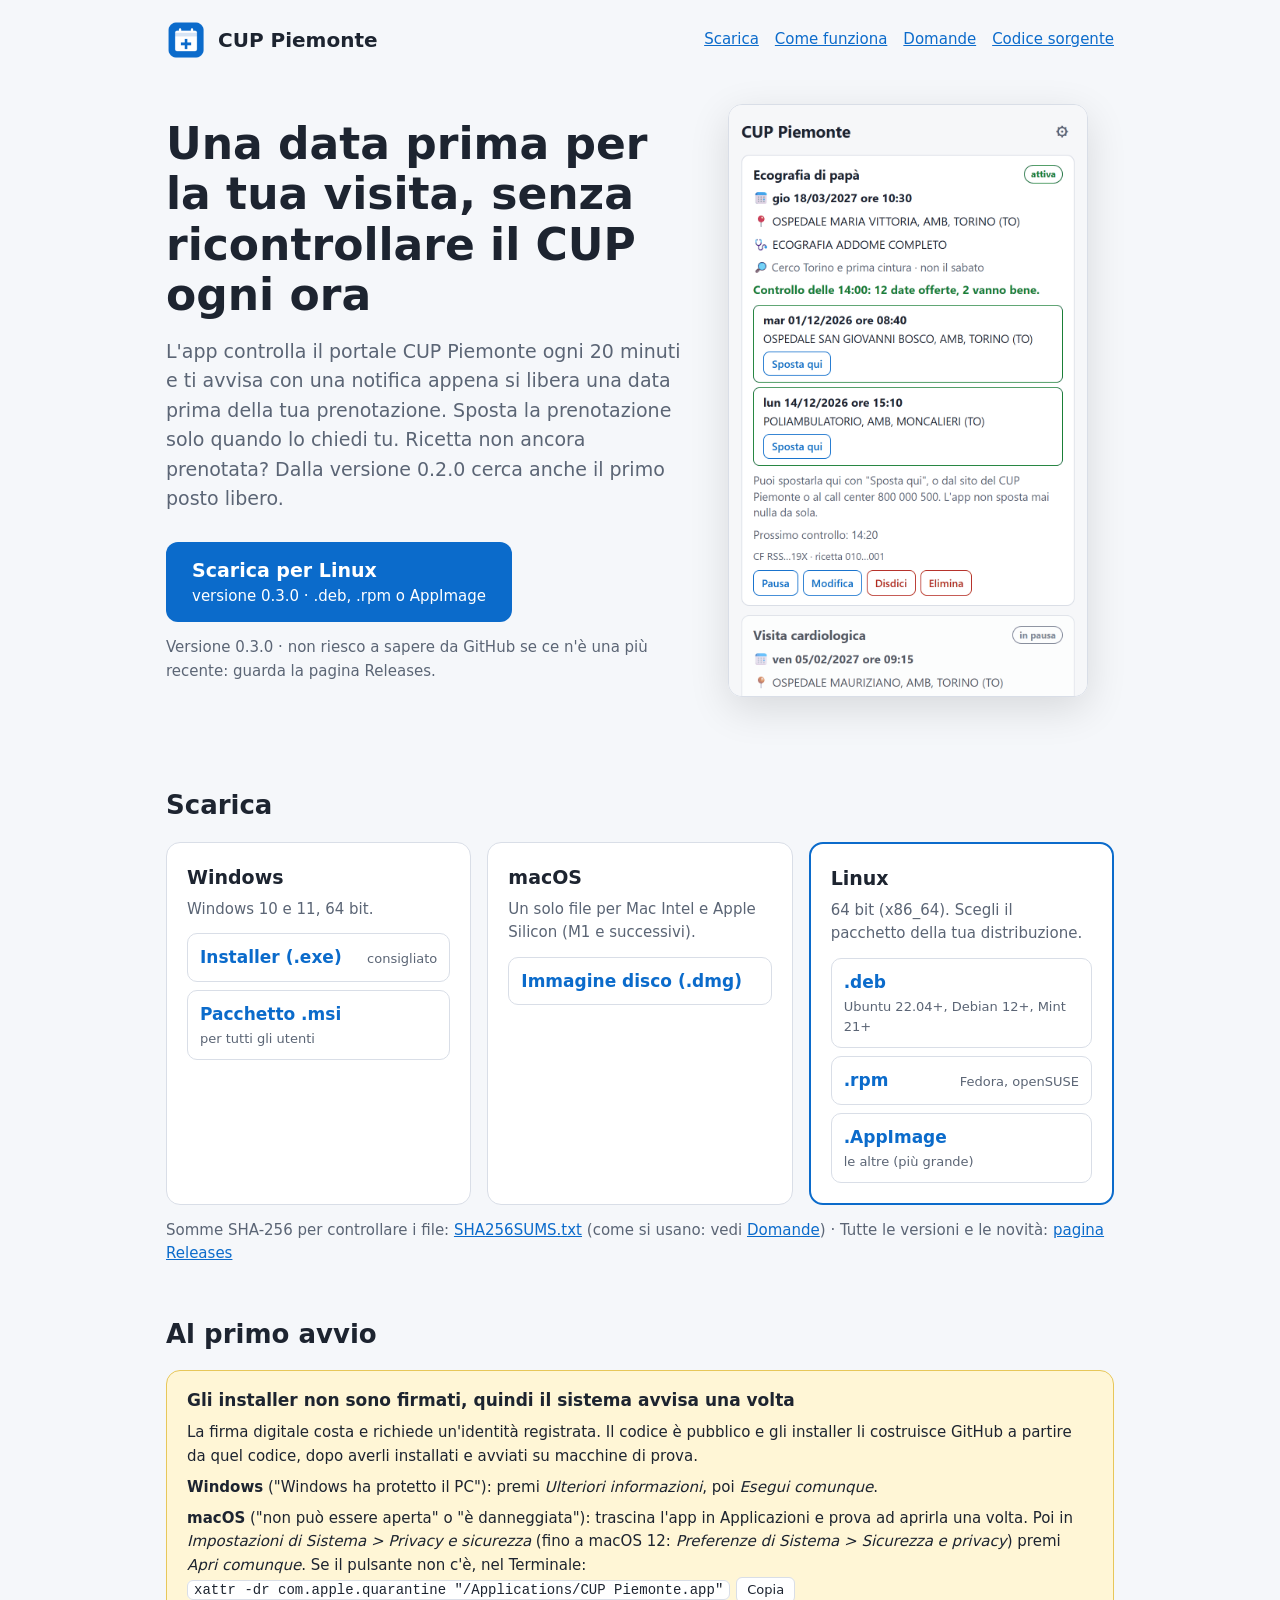
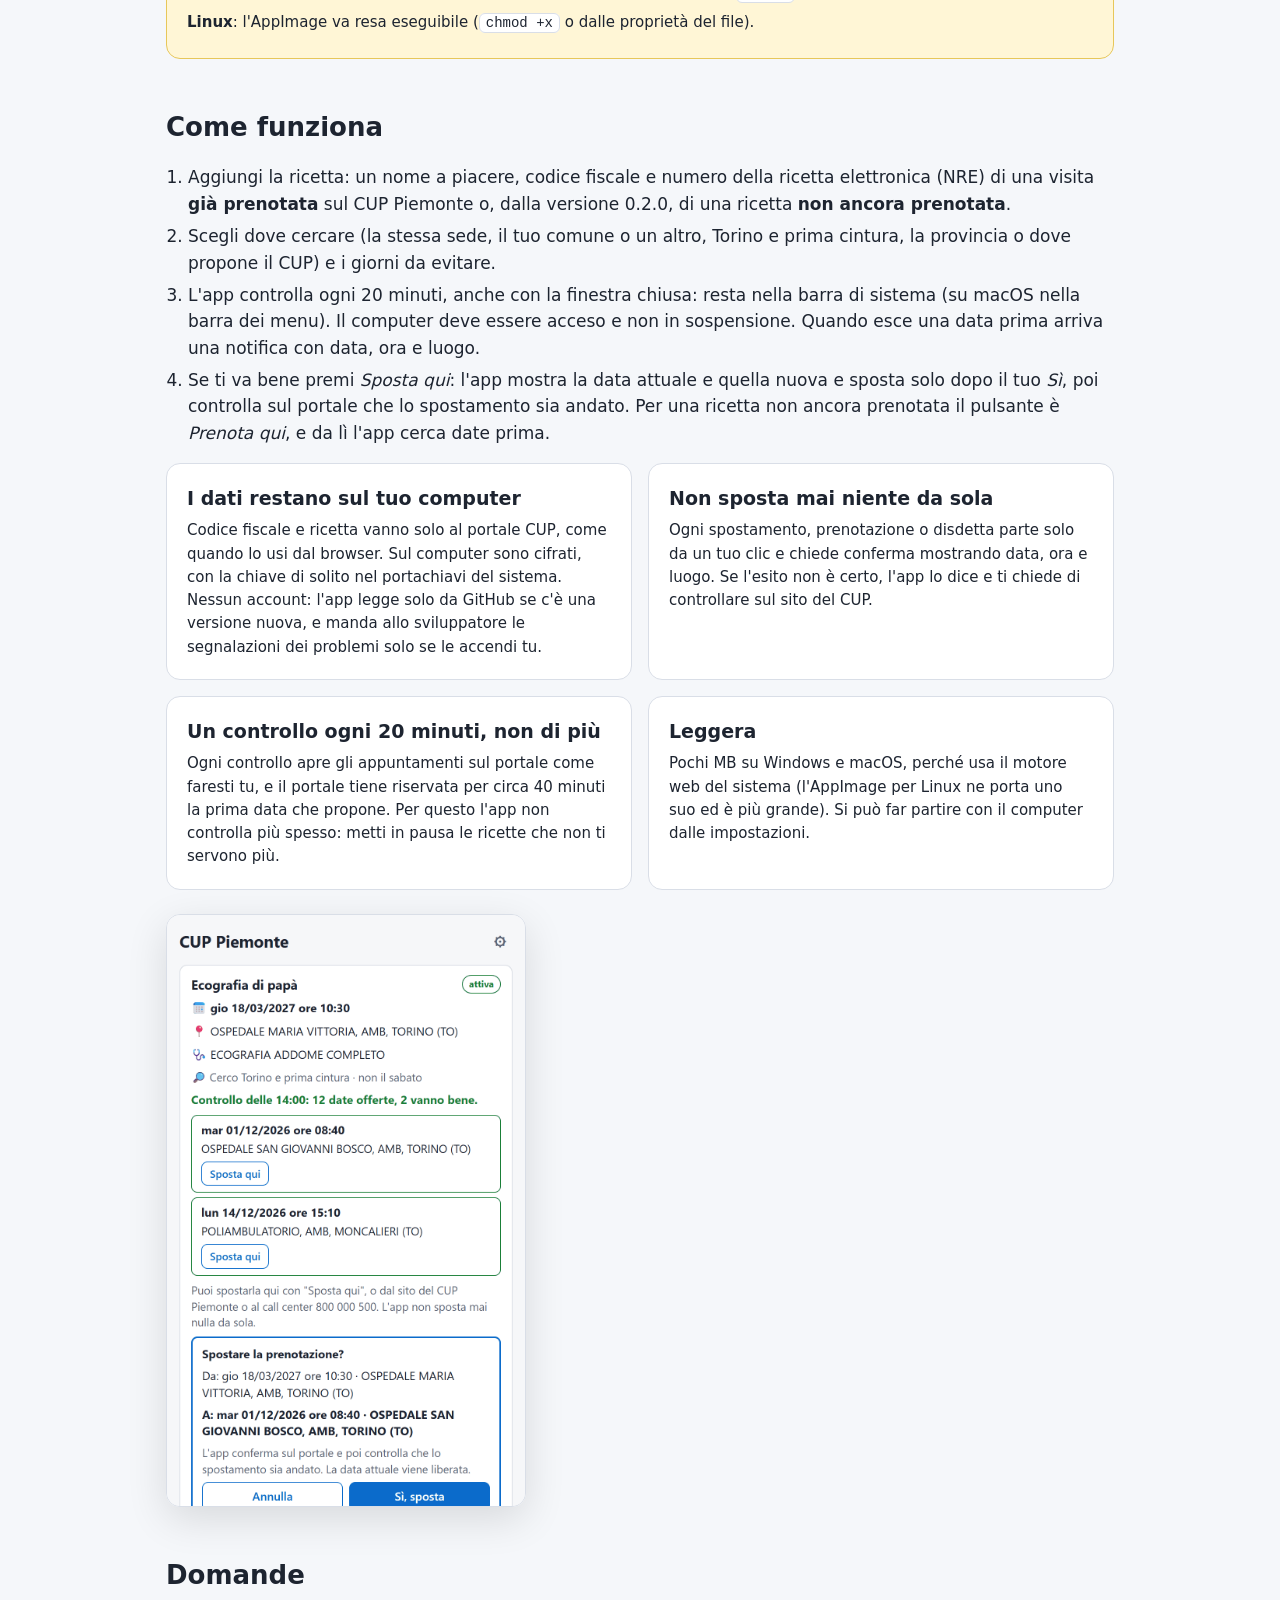
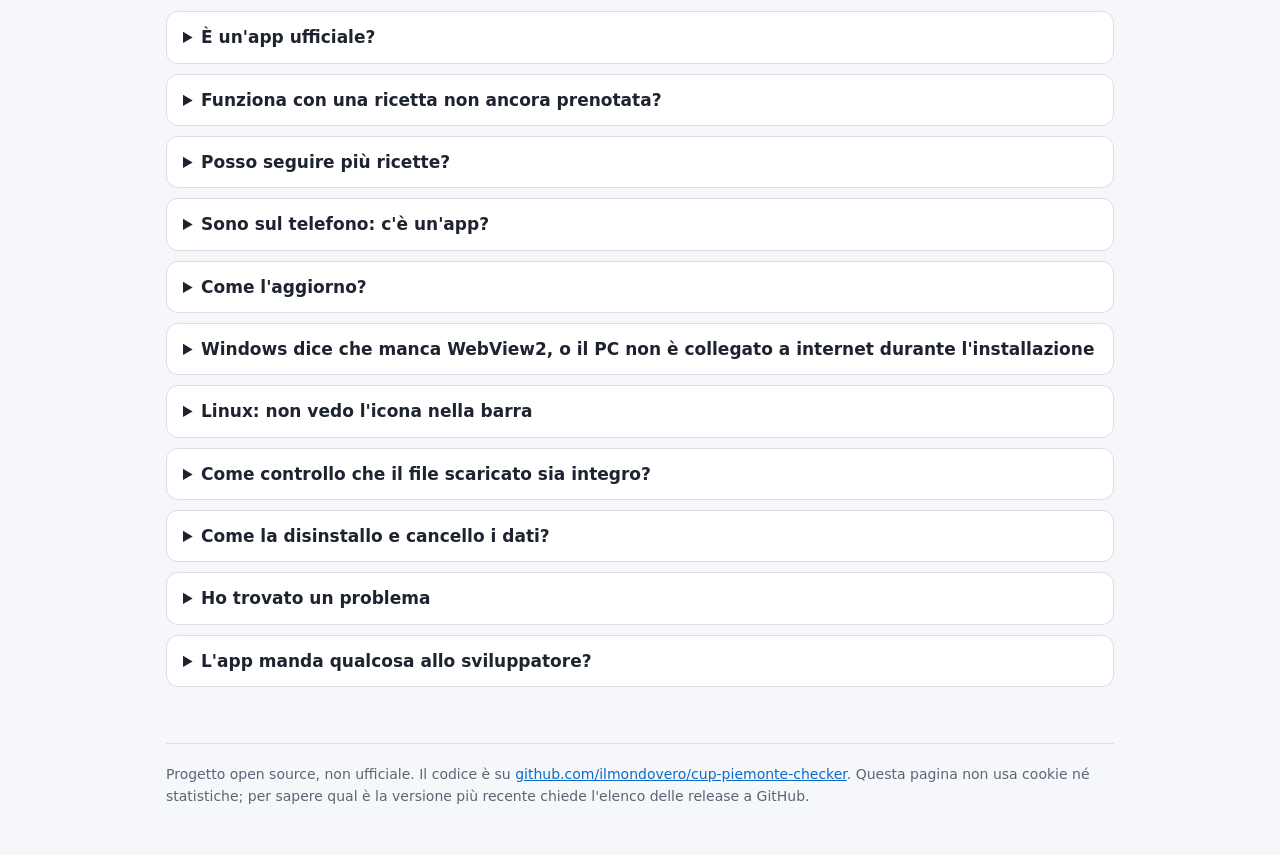
==== commit 442f3b8f: "App 0.3.1: segnalazioni dei problemi (a scelta) e contatti per il CUP - Segnalazioni automatiche, sp" ====
--- a/docs/index.html
+++ b/docs/index.html
@@ -176,8 +176,8 @@
     <div class="punti">
       <div class="carta"><h3>I dati restano sul tuo computer</h3>
         <p>Codice fiscale e ricetta vanno solo al portale CUP, come quando lo usi dal browser. Sul computer sono
-          cifrati, con la chiave di solito nel portachiavi del sistema. Nessun server, nessun account: l'app non manda
-          niente a nessuno, legge solo da GitHub se c'è una versione nuova.</p></div>
+          cifrati, con la chiave di solito nel portachiavi del sistema. Nessun account: l'app legge solo da GitHub se
+          c'è una versione nuova, e manda allo sviluppatore le segnalazioni dei problemi solo se le accendi tu.</p></div>
       <div class="carta"><h3>Non sposta mai niente da sola</h3>
         <p>Ogni spostamento, prenotazione o disdetta parte solo da un tuo clic e chiede conferma mostrando data, ora e
           luogo.
@@ -265,6 +265,16 @@
       <summary>Ho trovato un problema</summary>
       <p>Segnalalo nelle <a href="https://github.com/ilmondovero/cup-piemonte-checker/issues/new/choose">Issues</a> del
         progetto. La pagina è pubblica: non scrivere mai codice fiscale, numero della ricetta o dati della visita.</p>
+    </details>
+    <details>
+      <summary>L'app manda qualcosa allo sviluppatore?</summary>
+      <p>Solo se lo scegli. Dalla versione 0.3.1, in ⚙ c'è "Invia allo sviluppatore le segnalazioni dei problemi",
+        spenta all'inizio. Accesa, quando l'app ha un problema serio (un errore interno, un avvio o un aggiornamento
+        non riuscito, una pagina del portale che non riconosce, un esito incerto) manda versione, sistema, che cosa
+        è successo e le ultime righe del registro. Il registro non contiene mai codice fiscale, numero della
+        ricetta, nomi o luoghi; prima di mandare l'app toglie anche codici fiscali, numeri di ricetta, date, orari,
+        email, telefoni e percorsi delle cartelle. L'indirizzo del server è dentro l'app (chi la smonta lo trova) e
+        il server accetta solo poche segnalazioni al giorno. Puoi spegnerla quando vuoi.</p>
     </details>
   </section>
 
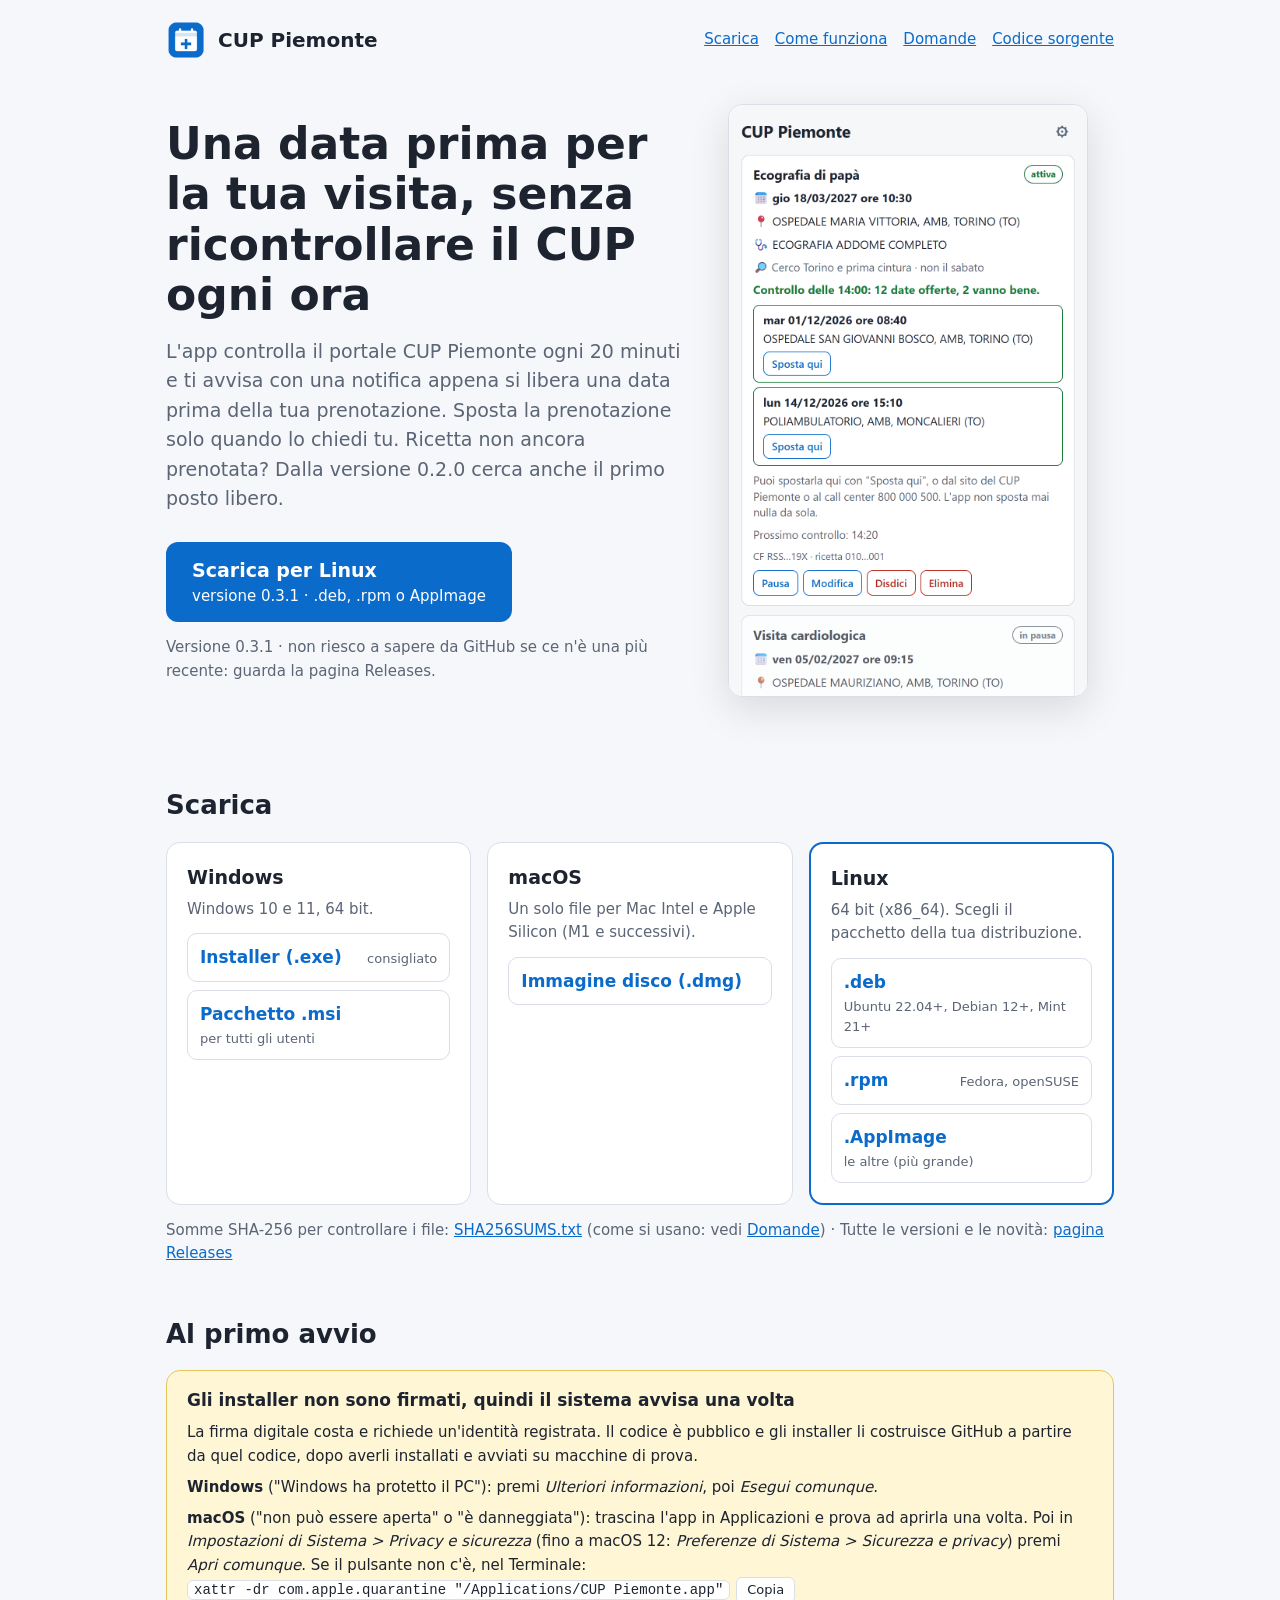
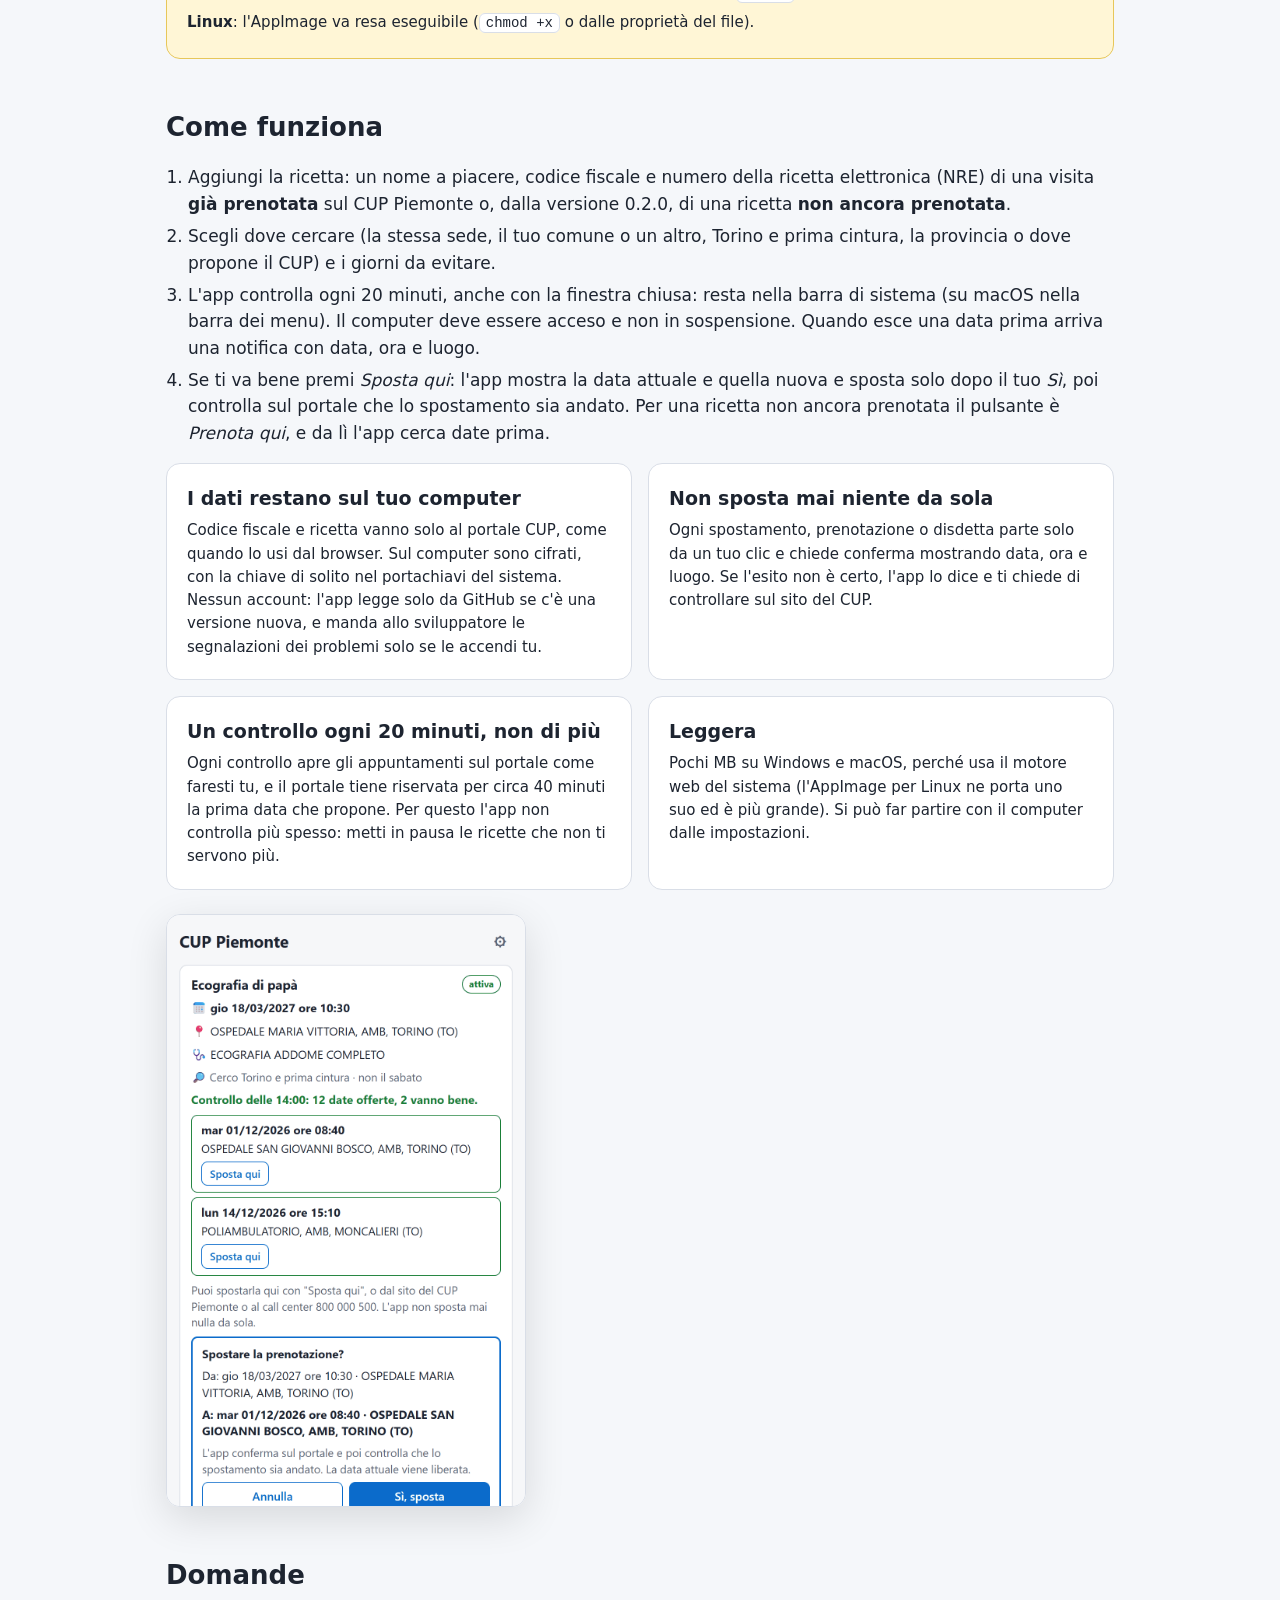
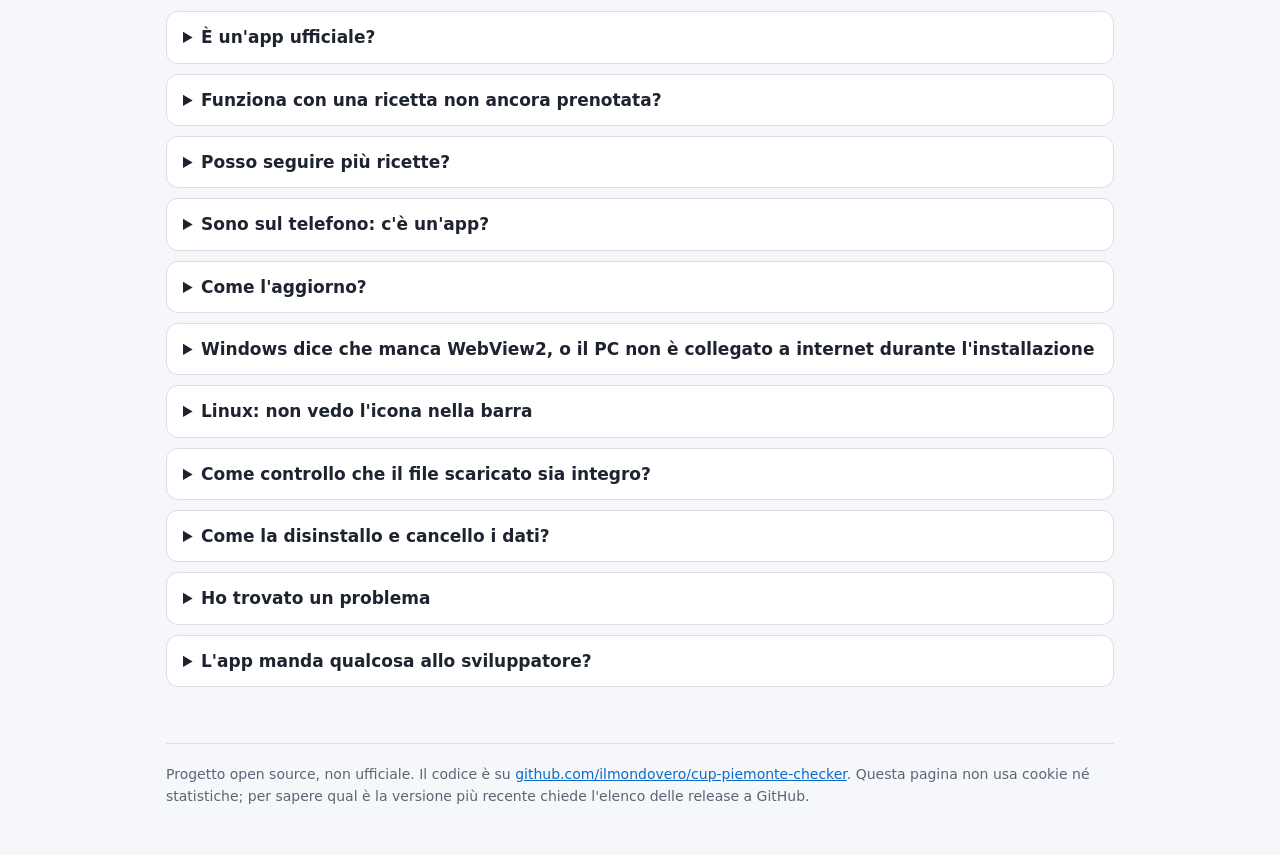
==== commit 4421bc19: "Link di download alla versione 0.3.1 Co-Authored-By: Claude Opus 5.5 <noreply@anthropic.com> Claude-" ====
--- a/docs/index.html
+++ b/docs/index.html
@@ -106,7 +106,7 @@
       <a class="scarica" id="principale" href="#scarica">
         <span id="principale-testo">Scarica l'app</span><small id="principale-info">Windows, macOS e Linux</small>
       </a>
-      <p class="dopo" id="versione">Versione 0.3.0 (di prova) · gratuita e open source</p>
+      <p class="dopo" id="versione">Versione 0.3.1 (di prova) · gratuita e open source</p>
       <p class="nota" id="nota" hidden></p>
     </div>
     <picture>
@@ -122,24 +122,24 @@
       <div class="carta" data-os="windows">
         <h3>Windows</h3>
         <p>Windows 10 e 11, 64 bit.</p>
-        <a class="file" data-file="setup" href="https://github.com/ilmondovero/cup-piemonte-checker/releases/download/app-v0.3.0/CUP-Piemonte_0.3.0_x64-setup.exe"><b>Installer (.exe)</b><span data-nota="consigliato">consigliato</span></a>
-        <a class="file" data-file="msi" href="https://github.com/ilmondovero/cup-piemonte-checker/releases/download/app-v0.3.0/CUP-Piemonte_0.3.0_x64.msi"><b>Pacchetto .msi</b><span data-nota="per tutti gli utenti">per tutti gli utenti</span></a>
+        <a class="file" data-file="setup" href="https://github.com/ilmondovero/cup-piemonte-checker/releases/download/app-v0.3.1/CUP-Piemonte_0.3.1_x64-setup.exe"><b>Installer (.exe)</b><span data-nota="consigliato">consigliato</span></a>
+        <a class="file" data-file="msi" href="https://github.com/ilmondovero/cup-piemonte-checker/releases/download/app-v0.3.1/CUP-Piemonte_0.3.1_x64.msi"><b>Pacchetto .msi</b><span data-nota="per tutti gli utenti">per tutti gli utenti</span></a>
       </div>
       <div class="carta" data-os="macos">
         <h3>macOS</h3>
         <p>Un solo file per Mac Intel e Apple Silicon (M1 e successivi).</p>
-        <a class="file" data-file="dmg" href="https://github.com/ilmondovero/cup-piemonte-checker/releases/download/app-v0.3.0/CUP-Piemonte_0.3.0_universal.dmg"><b>Immagine disco (.dmg)</b><span data-nota=""></span></a>
+        <a class="file" data-file="dmg" href="https://github.com/ilmondovero/cup-piemonte-checker/releases/download/app-v0.3.1/CUP-Piemonte_0.3.1_universal.dmg"><b>Immagine disco (.dmg)</b><span data-nota=""></span></a>
       </div>
       <div class="carta" data-os="linux">
         <h3>Linux</h3>
         <p>64 bit (x86_64). Scegli il pacchetto della tua distribuzione.</p>
-        <a class="file" data-file="deb" href="https://github.com/ilmondovero/cup-piemonte-checker/releases/download/app-v0.3.0/CUP-Piemonte_0.3.0_amd64.deb"><b>.deb</b><span data-nota="Ubuntu 22.04+, Debian 12+, Mint 21+">Ubuntu 22.04+, Debian 12+, Mint 21+</span></a>
-        <a class="file" data-file="rpm" href="https://github.com/ilmondovero/cup-piemonte-checker/releases/download/app-v0.3.0/CUP-Piemonte-0.3.0-1.x86_64.rpm"><b>.rpm</b><span data-nota="Fedora, openSUSE">Fedora, openSUSE</span></a>
-        <a class="file" data-file="appimage" href="https://github.com/ilmondovero/cup-piemonte-checker/releases/download/app-v0.3.0/CUP-Piemonte_0.3.0_amd64.AppImage"><b>.AppImage</b><span data-nota="le altre (più grande)">le altre (più grande)</span></a>
+        <a class="file" data-file="deb" href="https://github.com/ilmondovero/cup-piemonte-checker/releases/download/app-v0.3.1/CUP-Piemonte_0.3.1_amd64.deb"><b>.deb</b><span data-nota="Ubuntu 22.04+, Debian 12+, Mint 21+">Ubuntu 22.04+, Debian 12+, Mint 21+</span></a>
+        <a class="file" data-file="rpm" href="https://github.com/ilmondovero/cup-piemonte-checker/releases/download/app-v0.3.1/CUP-Piemonte-0.3.1-1.x86_64.rpm"><b>.rpm</b><span data-nota="Fedora, openSUSE">Fedora, openSUSE</span></a>
+        <a class="file" data-file="appimage" href="https://github.com/ilmondovero/cup-piemonte-checker/releases/download/app-v0.3.1/CUP-Piemonte_0.3.1_amd64.AppImage"><b>.AppImage</b><span data-nota="le altre (più grande)">le altre (più grande)</span></a>
       </div>
     </div>
     <p class="dopo">Somme SHA-256 per controllare i file:
-      <a data-file="somme" href="https://github.com/ilmondovero/cup-piemonte-checker/releases/download/app-v0.3.0/SHA256SUMS.txt">SHA256SUMS.txt</a>
+      <a data-file="somme" href="https://github.com/ilmondovero/cup-piemonte-checker/releases/download/app-v0.3.1/SHA256SUMS.txt">SHA256SUMS.txt</a>
       (come si usano: vedi <a href="#domande">Domande</a>) ·
       Tutte le versioni e le novità: <a href="https://github.com/ilmondovero/cup-piemonte-checker/releases">pagina Releases</a></p>
   </section>
@@ -241,7 +241,7 @@
     </details>
     <details>
       <summary>Come controllo che il file scaricato sia integro?</summary>
-      <p>Confronta la sua somma SHA-256 con quella in <a href="https://github.com/ilmondovero/cup-piemonte-checker/releases/download/app-v0.3.0/SHA256SUMS.txt" data-file="somme">SHA256SUMS.txt</a>:</p>
+      <p>Confronta la sua somma SHA-256 con quella in <a href="https://github.com/ilmondovero/cup-piemonte-checker/releases/download/app-v0.3.1/SHA256SUMS.txt" data-file="somme">SHA256SUMS.txt</a>:</p>
       <ul>
         <li>Windows (PowerShell): <code>Get-FileHash .\nome-del-file -Algorithm SHA256</code></li>
         <li>macOS: <code>shasum -a 256 -c SHA256SUMS.txt --ignore-missing</code></li>
@@ -291,7 +291,7 @@
   var REPO = "ilmondovero/cup-piemonte-checker";
   var DOWNLOAD = "https://github.com/" + REPO + "/releases/download/";
   // la versione dei link scritti qui sopra: restano quelli se GitHub non risponde
-  var RISERVA = "0.3.0";
+  var RISERVA = "0.3.1";
   var TIPI = { setup: /-setup\.exe$/, msi: /\.msi$/, dmg: /\.dmg$/, deb: /\.deb$/, rpm: /\.rpm$/,
     appimage: /\.AppImage$/, somme: /^SHA256SUMS\.txt$/ };
   var ua = navigator.userAgent || "";
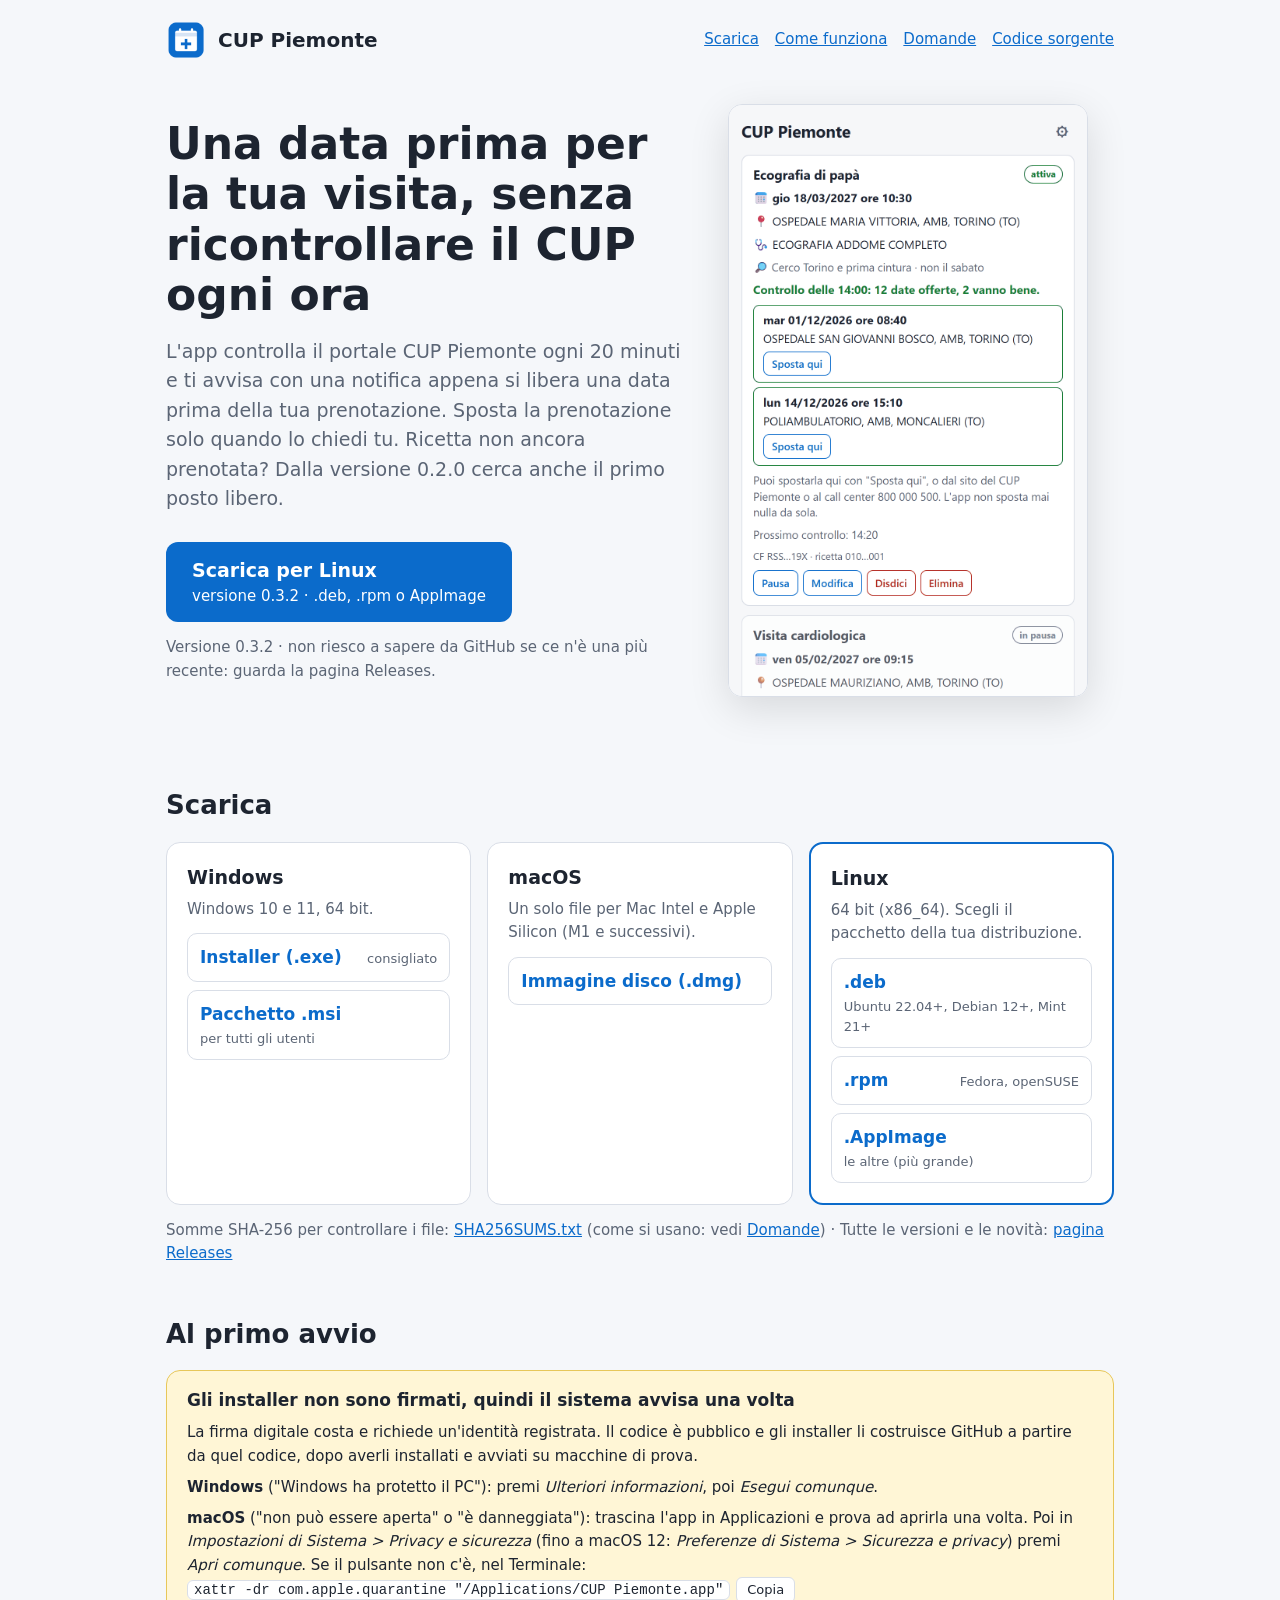
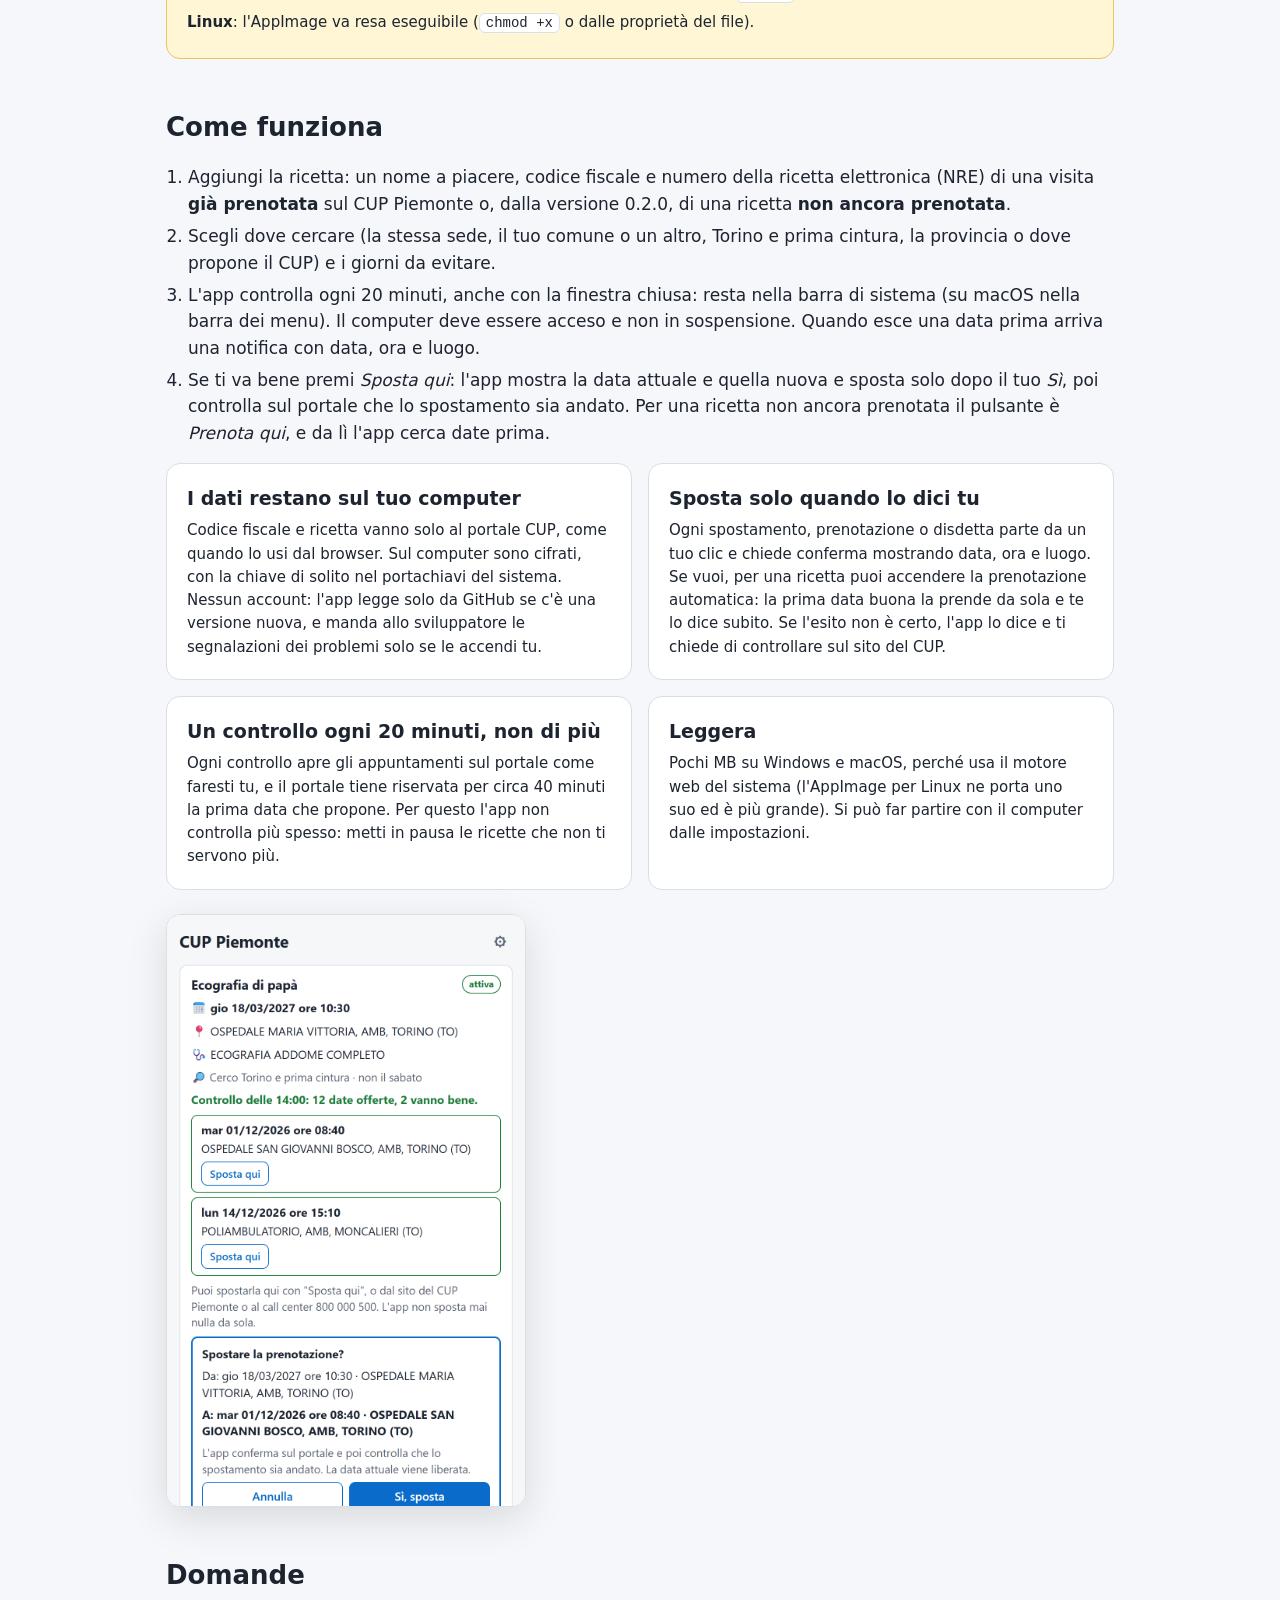
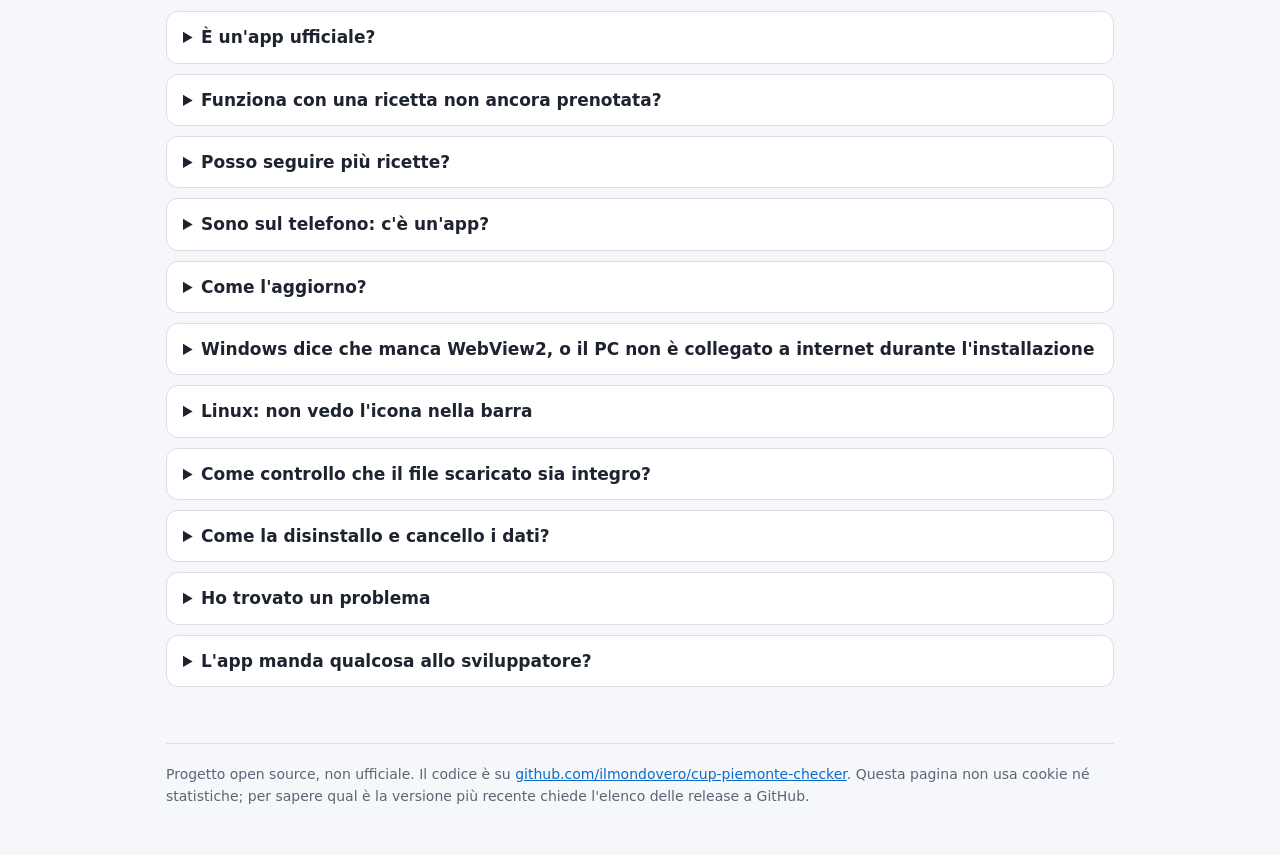
==== commit 903602d5: "Link di download alla versione 0.3.2 e testi sulla prenotazione automatica Co-Authored-By: Claude Op" ====
--- a/docs/index.html
+++ b/docs/index.html
@@ -106,7 +106,7 @@
       <a class="scarica" id="principale" href="#scarica">
         <span id="principale-testo">Scarica l'app</span><small id="principale-info">Windows, macOS e Linux</small>
       </a>
-      <p class="dopo" id="versione">Versione 0.3.1 (di prova) · gratuita e open source</p>
+      <p class="dopo" id="versione">Versione 0.3.2 (di prova) · gratuita e open source</p>
       <p class="nota" id="nota" hidden></p>
     </div>
     <picture>
@@ -122,24 +122,24 @@
       <div class="carta" data-os="windows">
         <h3>Windows</h3>
         <p>Windows 10 e 11, 64 bit.</p>
-        <a class="file" data-file="setup" href="https://github.com/ilmondovero/cup-piemonte-checker/releases/download/app-v0.3.1/CUP-Piemonte_0.3.1_x64-setup.exe"><b>Installer (.exe)</b><span data-nota="consigliato">consigliato</span></a>
-        <a class="file" data-file="msi" href="https://github.com/ilmondovero/cup-piemonte-checker/releases/download/app-v0.3.1/CUP-Piemonte_0.3.1_x64.msi"><b>Pacchetto .msi</b><span data-nota="per tutti gli utenti">per tutti gli utenti</span></a>
+        <a class="file" data-file="setup" href="https://github.com/ilmondovero/cup-piemonte-checker/releases/download/app-v0.3.2/CUP-Piemonte_0.3.2_x64-setup.exe"><b>Installer (.exe)</b><span data-nota="consigliato">consigliato</span></a>
+        <a class="file" data-file="msi" href="https://github.com/ilmondovero/cup-piemonte-checker/releases/download/app-v0.3.2/CUP-Piemonte_0.3.2_x64.msi"><b>Pacchetto .msi</b><span data-nota="per tutti gli utenti">per tutti gli utenti</span></a>
       </div>
       <div class="carta" data-os="macos">
         <h3>macOS</h3>
         <p>Un solo file per Mac Intel e Apple Silicon (M1 e successivi).</p>
-        <a class="file" data-file="dmg" href="https://github.com/ilmondovero/cup-piemonte-checker/releases/download/app-v0.3.1/CUP-Piemonte_0.3.1_universal.dmg"><b>Immagine disco (.dmg)</b><span data-nota=""></span></a>
+        <a class="file" data-file="dmg" href="https://github.com/ilmondovero/cup-piemonte-checker/releases/download/app-v0.3.2/CUP-Piemonte_0.3.2_universal.dmg"><b>Immagine disco (.dmg)</b><span data-nota=""></span></a>
       </div>
       <div class="carta" data-os="linux">
         <h3>Linux</h3>
         <p>64 bit (x86_64). Scegli il pacchetto della tua distribuzione.</p>
-        <a class="file" data-file="deb" href="https://github.com/ilmondovero/cup-piemonte-checker/releases/download/app-v0.3.1/CUP-Piemonte_0.3.1_amd64.deb"><b>.deb</b><span data-nota="Ubuntu 22.04+, Debian 12+, Mint 21+">Ubuntu 22.04+, Debian 12+, Mint 21+</span></a>
-        <a class="file" data-file="rpm" href="https://github.com/ilmondovero/cup-piemonte-checker/releases/download/app-v0.3.1/CUP-Piemonte-0.3.1-1.x86_64.rpm"><b>.rpm</b><span data-nota="Fedora, openSUSE">Fedora, openSUSE</span></a>
-        <a class="file" data-file="appimage" href="https://github.com/ilmondovero/cup-piemonte-checker/releases/download/app-v0.3.1/CUP-Piemonte_0.3.1_amd64.AppImage"><b>.AppImage</b><span data-nota="le altre (più grande)">le altre (più grande)</span></a>
+        <a class="file" data-file="deb" href="https://github.com/ilmondovero/cup-piemonte-checker/releases/download/app-v0.3.2/CUP-Piemonte_0.3.2_amd64.deb"><b>.deb</b><span data-nota="Ubuntu 22.04+, Debian 12+, Mint 21+">Ubuntu 22.04+, Debian 12+, Mint 21+</span></a>
+        <a class="file" data-file="rpm" href="https://github.com/ilmondovero/cup-piemonte-checker/releases/download/app-v0.3.2/CUP-Piemonte-0.3.2-1.x86_64.rpm"><b>.rpm</b><span data-nota="Fedora, openSUSE">Fedora, openSUSE</span></a>
+        <a class="file" data-file="appimage" href="https://github.com/ilmondovero/cup-piemonte-checker/releases/download/app-v0.3.2/CUP-Piemonte_0.3.2_amd64.AppImage"><b>.AppImage</b><span data-nota="le altre (più grande)">le altre (più grande)</span></a>
       </div>
     </div>
     <p class="dopo">Somme SHA-256 per controllare i file:
-      <a data-file="somme" href="https://github.com/ilmondovero/cup-piemonte-checker/releases/download/app-v0.3.1/SHA256SUMS.txt">SHA256SUMS.txt</a>
+      <a data-file="somme" href="https://github.com/ilmondovero/cup-piemonte-checker/releases/download/app-v0.3.2/SHA256SUMS.txt">SHA256SUMS.txt</a>
       (come si usano: vedi <a href="#domande">Domande</a>) ·
       Tutte le versioni e le novità: <a href="https://github.com/ilmondovero/cup-piemonte-checker/releases">pagina Releases</a></p>
   </section>
@@ -178,10 +178,11 @@
         <p>Codice fiscale e ricetta vanno solo al portale CUP, come quando lo usi dal browser. Sul computer sono
           cifrati, con la chiave di solito nel portachiavi del sistema. Nessun account: l'app legge solo da GitHub se
           c'è una versione nuova, e manda allo sviluppatore le segnalazioni dei problemi solo se le accendi tu.</p></div>
-      <div class="carta"><h3>Non sposta mai niente da sola</h3>
-        <p>Ogni spostamento, prenotazione o disdetta parte solo da un tuo clic e chiede conferma mostrando data, ora e
-          luogo.
-          Se l'esito non è certo, l'app lo dice e ti chiede di controllare sul sito del CUP.</p></div>
+      <div class="carta"><h3>Sposta solo quando lo dici tu</h3>
+        <p>Ogni spostamento, prenotazione o disdetta parte da un tuo clic e chiede conferma mostrando data, ora e
+          luogo. Se vuoi, per una ricetta puoi accendere la prenotazione automatica: la prima data buona la prende
+          da sola e te lo dice subito. Se l'esito non è certo, l'app lo dice e ti chiede di controllare sul sito
+          del CUP.</p></div>
       <div class="carta"><h3>Un controllo ogni 20 minuti, non di più</h3>
         <p>Ogni controllo apre gli appuntamenti sul portale come faresti tu, e il portale tiene riservata per circa 40 minuti
           la prima data che propone. Per questo l'app non controlla più spesso: metti in pausa le ricette che non ti
@@ -241,7 +242,7 @@
     </details>
     <details>
       <summary>Come controllo che il file scaricato sia integro?</summary>
-      <p>Confronta la sua somma SHA-256 con quella in <a href="https://github.com/ilmondovero/cup-piemonte-checker/releases/download/app-v0.3.1/SHA256SUMS.txt" data-file="somme">SHA256SUMS.txt</a>:</p>
+      <p>Confronta la sua somma SHA-256 con quella in <a href="https://github.com/ilmondovero/cup-piemonte-checker/releases/download/app-v0.3.2/SHA256SUMS.txt" data-file="somme">SHA256SUMS.txt</a>:</p>
       <ul>
         <li>Windows (PowerShell): <code>Get-FileHash .\nome-del-file -Algorithm SHA256</code></li>
         <li>macOS: <code>shasum -a 256 -c SHA256SUMS.txt --ignore-missing</code></li>
@@ -291,7 +292,7 @@
   var REPO = "ilmondovero/cup-piemonte-checker";
   var DOWNLOAD = "https://github.com/" + REPO + "/releases/download/";
   // la versione dei link scritti qui sopra: restano quelli se GitHub non risponde
-  var RISERVA = "0.3.1";
+  var RISERVA = "0.3.2";
   var TIPI = { setup: /-setup\.exe$/, msi: /\.msi$/, dmg: /\.dmg$/, deb: /\.deb$/, rpm: /\.rpm$/,
     appimage: /\.AppImage$/, somme: /^SHA256SUMS\.txt$/ };
   var ua = navigator.userAgent || "";
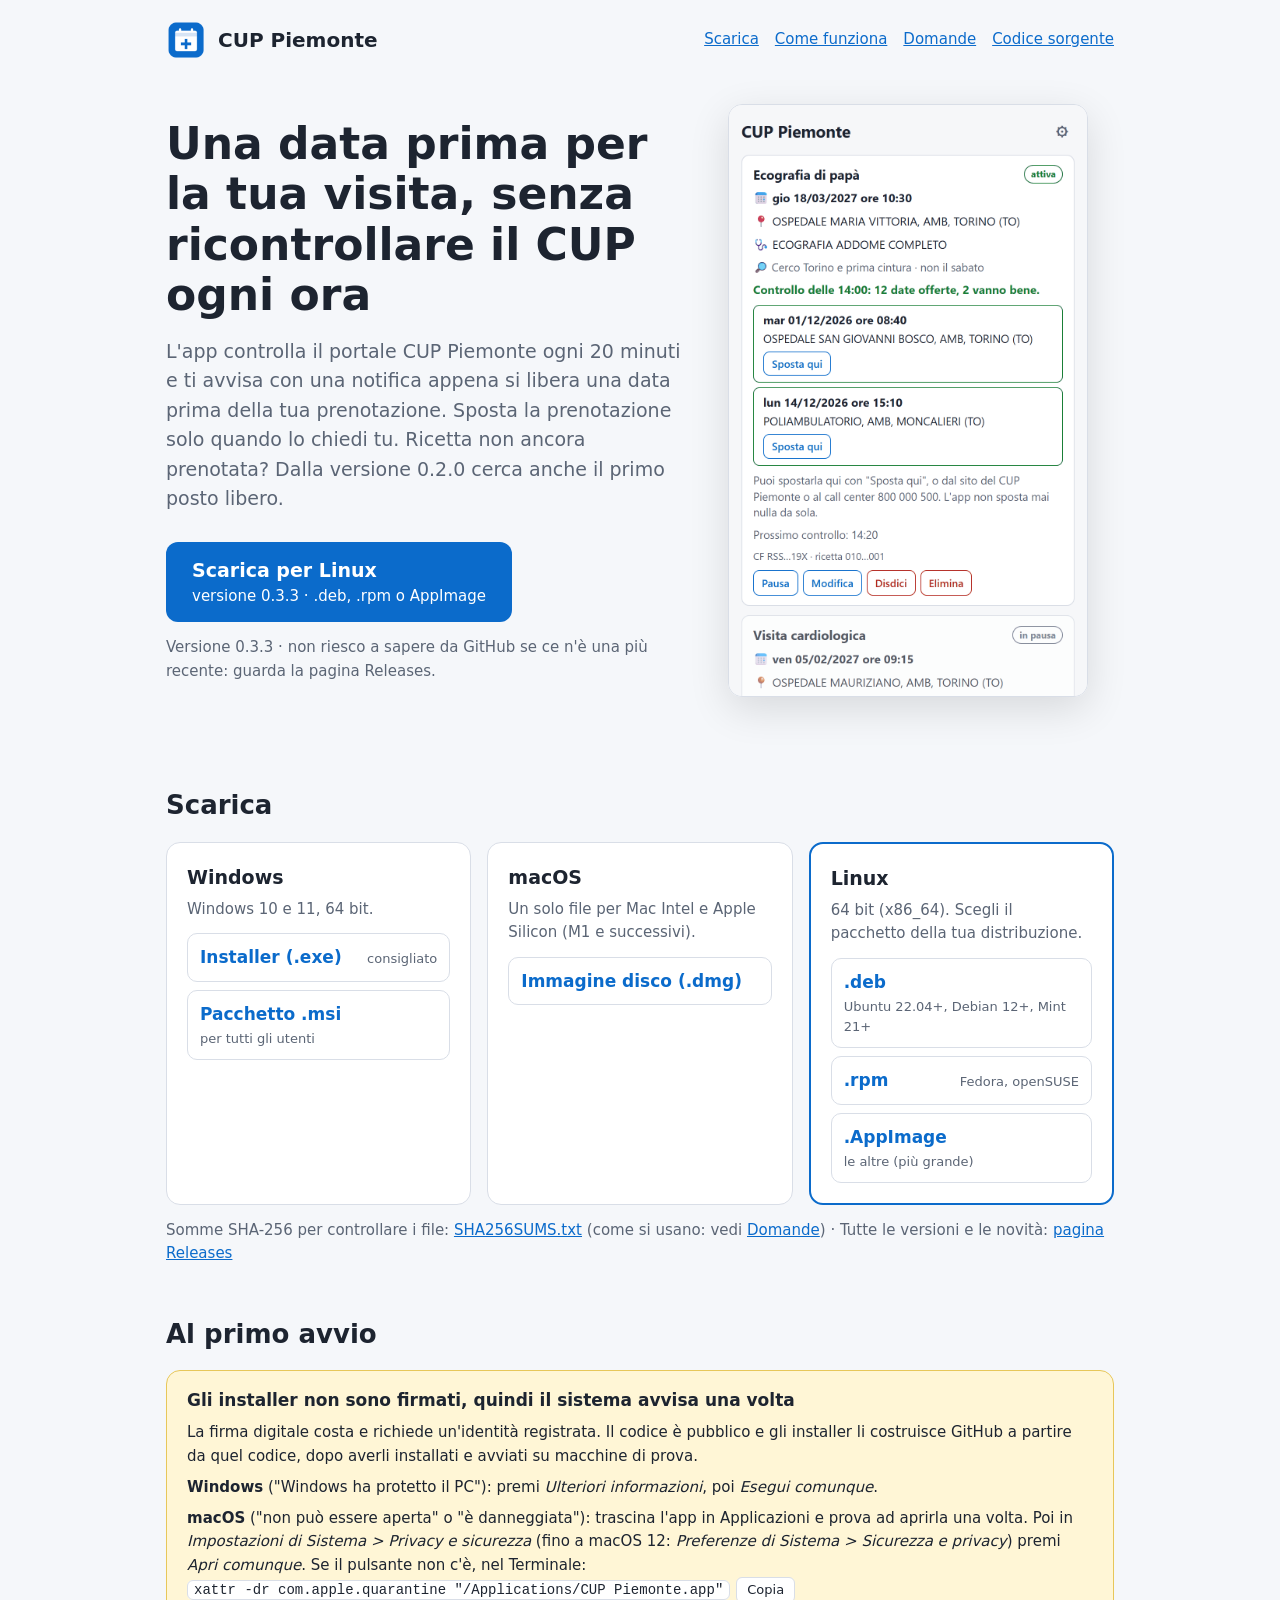
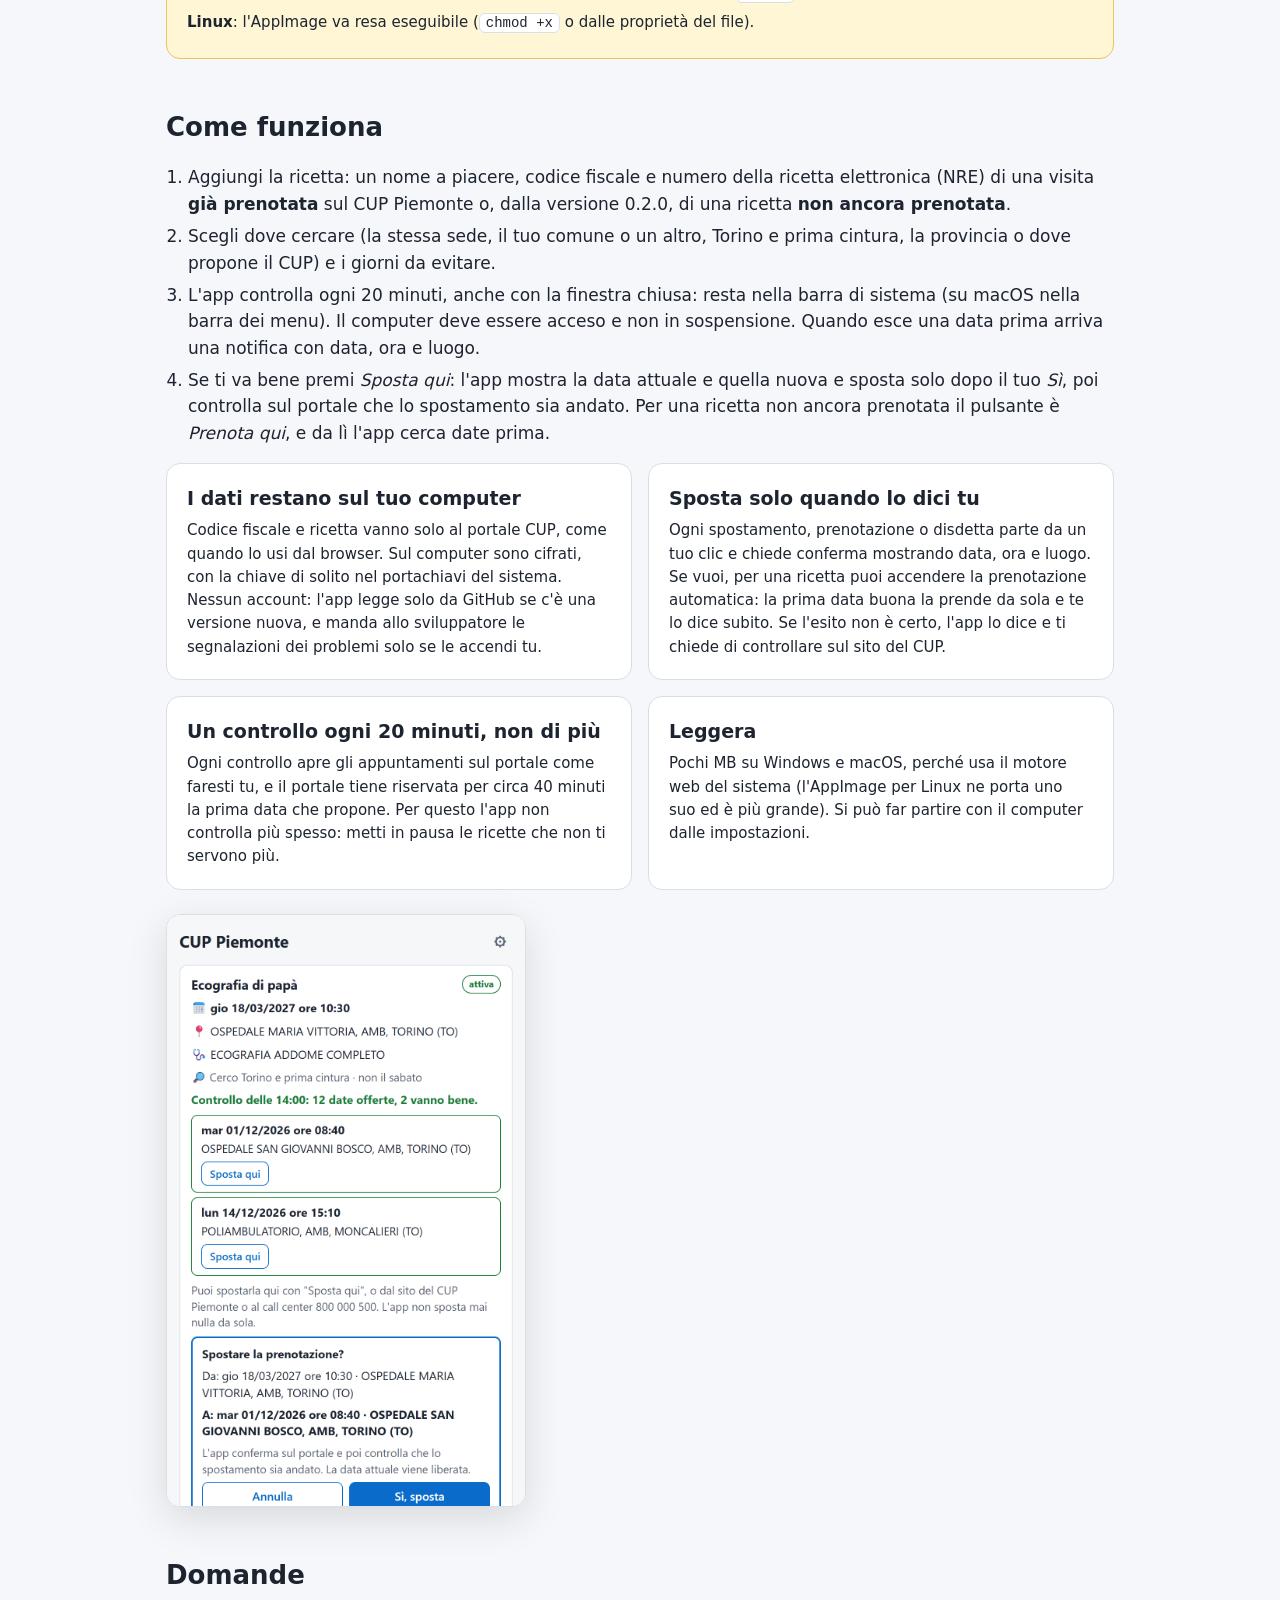
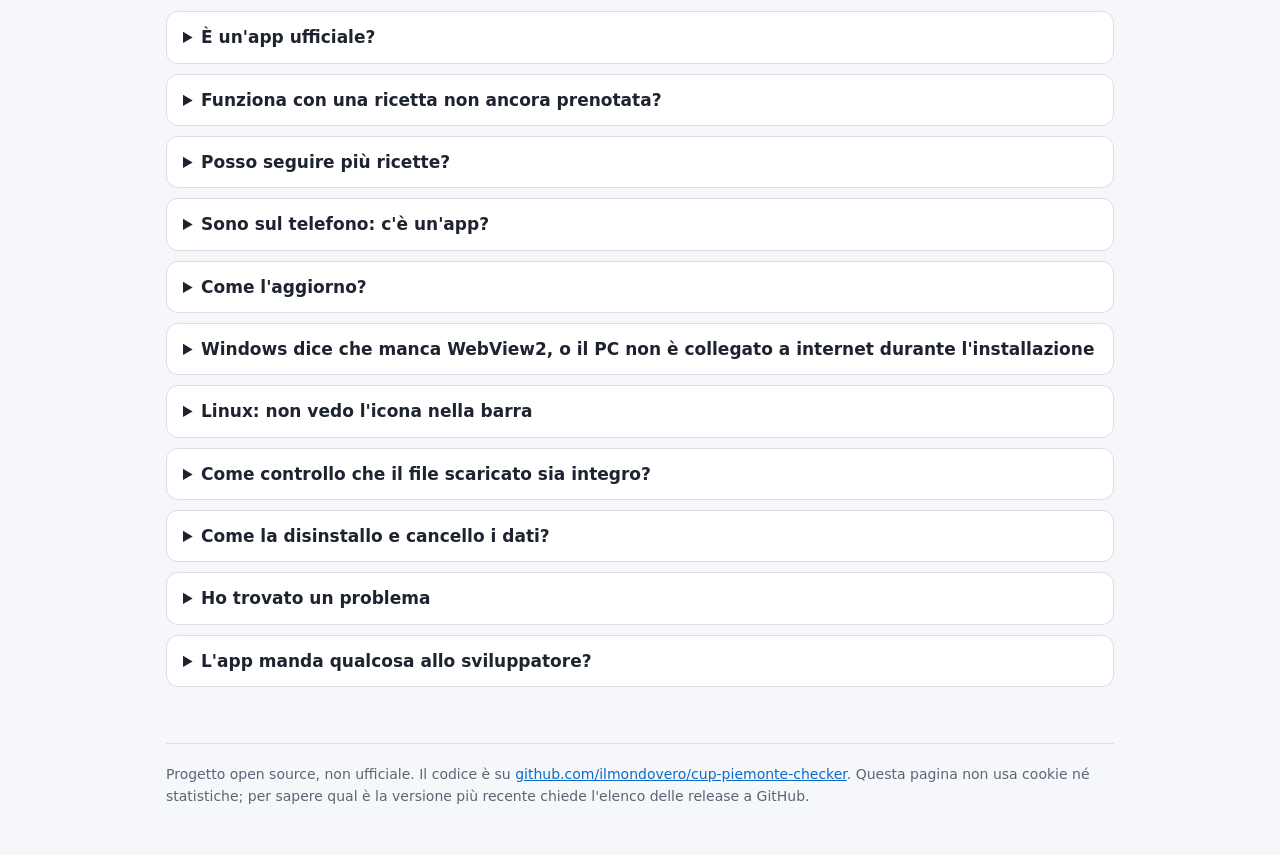
==== commit d87bcb00: "Link di download alla versione 0.3.3 Co-Authored-By: Claude Sonnet 5.5 <noreply@anthropic.com> Claud" ====
--- a/docs/index.html
+++ b/docs/index.html
@@ -106,7 +106,7 @@
       <a class="scarica" id="principale" href="#scarica">
         <span id="principale-testo">Scarica l'app</span><small id="principale-info">Windows, macOS e Linux</small>
       </a>
-      <p class="dopo" id="versione">Versione 0.3.2 (di prova) · gratuita e open source</p>
+      <p class="dopo" id="versione">Versione 0.3.3 (di prova) · gratuita e open source</p>
       <p class="nota" id="nota" hidden></p>
     </div>
     <picture>
@@ -122,24 +122,24 @@
       <div class="carta" data-os="windows">
         <h3>Windows</h3>
         <p>Windows 10 e 11, 64 bit.</p>
-        <a class="file" data-file="setup" href="https://github.com/ilmondovero/cup-piemonte-checker/releases/download/app-v0.3.2/CUP-Piemonte_0.3.2_x64-setup.exe"><b>Installer (.exe)</b><span data-nota="consigliato">consigliato</span></a>
-        <a class="file" data-file="msi" href="https://github.com/ilmondovero/cup-piemonte-checker/releases/download/app-v0.3.2/CUP-Piemonte_0.3.2_x64.msi"><b>Pacchetto .msi</b><span data-nota="per tutti gli utenti">per tutti gli utenti</span></a>
+        <a class="file" data-file="setup" href="https://github.com/ilmondovero/cup-piemonte-checker/releases/download/app-v0.3.3/CUP-Piemonte_0.3.3_x64-setup.exe"><b>Installer (.exe)</b><span data-nota="consigliato">consigliato</span></a>
+        <a class="file" data-file="msi" href="https://github.com/ilmondovero/cup-piemonte-checker/releases/download/app-v0.3.3/CUP-Piemonte_0.3.3_x64.msi"><b>Pacchetto .msi</b><span data-nota="per tutti gli utenti">per tutti gli utenti</span></a>
       </div>
       <div class="carta" data-os="macos">
         <h3>macOS</h3>
         <p>Un solo file per Mac Intel e Apple Silicon (M1 e successivi).</p>
-        <a class="file" data-file="dmg" href="https://github.com/ilmondovero/cup-piemonte-checker/releases/download/app-v0.3.2/CUP-Piemonte_0.3.2_universal.dmg"><b>Immagine disco (.dmg)</b><span data-nota=""></span></a>
+        <a class="file" data-file="dmg" href="https://github.com/ilmondovero/cup-piemonte-checker/releases/download/app-v0.3.3/CUP-Piemonte_0.3.3_universal.dmg"><b>Immagine disco (.dmg)</b><span data-nota=""></span></a>
       </div>
       <div class="carta" data-os="linux">
         <h3>Linux</h3>
         <p>64 bit (x86_64). Scegli il pacchetto della tua distribuzione.</p>
-        <a class="file" data-file="deb" href="https://github.com/ilmondovero/cup-piemonte-checker/releases/download/app-v0.3.2/CUP-Piemonte_0.3.2_amd64.deb"><b>.deb</b><span data-nota="Ubuntu 22.04+, Debian 12+, Mint 21+">Ubuntu 22.04+, Debian 12+, Mint 21+</span></a>
-        <a class="file" data-file="rpm" href="https://github.com/ilmondovero/cup-piemonte-checker/releases/download/app-v0.3.2/CUP-Piemonte-0.3.2-1.x86_64.rpm"><b>.rpm</b><span data-nota="Fedora, openSUSE">Fedora, openSUSE</span></a>
-        <a class="file" data-file="appimage" href="https://github.com/ilmondovero/cup-piemonte-checker/releases/download/app-v0.3.2/CUP-Piemonte_0.3.2_amd64.AppImage"><b>.AppImage</b><span data-nota="le altre (più grande)">le altre (più grande)</span></a>
+        <a class="file" data-file="deb" href="https://github.com/ilmondovero/cup-piemonte-checker/releases/download/app-v0.3.3/CUP-Piemonte_0.3.3_amd64.deb"><b>.deb</b><span data-nota="Ubuntu 22.04+, Debian 12+, Mint 21+">Ubuntu 22.04+, Debian 12+, Mint 21+</span></a>
+        <a class="file" data-file="rpm" href="https://github.com/ilmondovero/cup-piemonte-checker/releases/download/app-v0.3.3/CUP-Piemonte-0.3.3-1.x86_64.rpm"><b>.rpm</b><span data-nota="Fedora, openSUSE">Fedora, openSUSE</span></a>
+        <a class="file" data-file="appimage" href="https://github.com/ilmondovero/cup-piemonte-checker/releases/download/app-v0.3.3/CUP-Piemonte_0.3.3_amd64.AppImage"><b>.AppImage</b><span data-nota="le altre (più grande)">le altre (più grande)</span></a>
       </div>
     </div>
     <p class="dopo">Somme SHA-256 per controllare i file:
-      <a data-file="somme" href="https://github.com/ilmondovero/cup-piemonte-checker/releases/download/app-v0.3.2/SHA256SUMS.txt">SHA256SUMS.txt</a>
+      <a data-file="somme" href="https://github.com/ilmondovero/cup-piemonte-checker/releases/download/app-v0.3.3/SHA256SUMS.txt">SHA256SUMS.txt</a>
       (come si usano: vedi <a href="#domande">Domande</a>) ·
       Tutte le versioni e le novità: <a href="https://github.com/ilmondovero/cup-piemonte-checker/releases">pagina Releases</a></p>
   </section>
@@ -242,7 +242,7 @@
     </details>
     <details>
       <summary>Come controllo che il file scaricato sia integro?</summary>
-      <p>Confronta la sua somma SHA-256 con quella in <a href="https://github.com/ilmondovero/cup-piemonte-checker/releases/download/app-v0.3.2/SHA256SUMS.txt" data-file="somme">SHA256SUMS.txt</a>:</p>
+      <p>Confronta la sua somma SHA-256 con quella in <a href="https://github.com/ilmondovero/cup-piemonte-checker/releases/download/app-v0.3.3/SHA256SUMS.txt" data-file="somme">SHA256SUMS.txt</a>:</p>
       <ul>
         <li>Windows (PowerShell): <code>Get-FileHash .\nome-del-file -Algorithm SHA256</code></li>
         <li>macOS: <code>shasum -a 256 -c SHA256SUMS.txt --ignore-missing</code></li>
@@ -292,7 +292,7 @@
   var REPO = "ilmondovero/cup-piemonte-checker";
   var DOWNLOAD = "https://github.com/" + REPO + "/releases/download/";
   // la versione dei link scritti qui sopra: restano quelli se GitHub non risponde
-  var RISERVA = "0.3.2";
+  var RISERVA = "0.3.3";
   var TIPI = { setup: /-setup\.exe$/, msi: /\.msi$/, dmg: /\.dmg$/, deb: /\.deb$/, rpm: /\.rpm$/,
     appimage: /\.AppImage$/, somme: /^SHA256SUMS\.txt$/ };
   var ua = navigator.userAgent || "";
